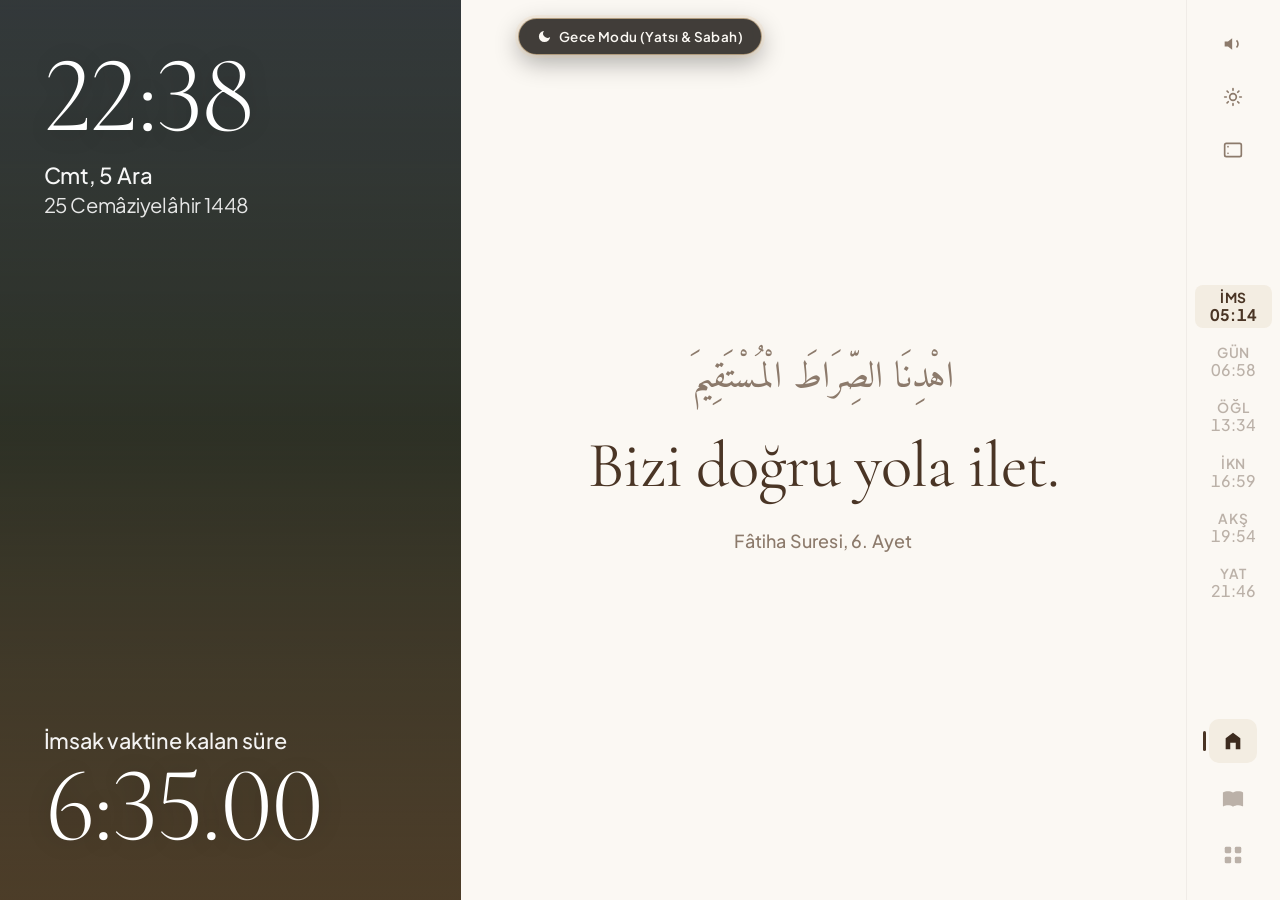
==== android-app/app/src/main/assets/index.html @ aad1b067 "Initial commit: Adhaan Klok OS modern UI, Diyanet times, audio & deployment suite" ====
<!DOCTYPE html>
<html lang="tr">

<head>
  <meta charset="UTF-8">
  <meta name="viewport" content="width=device-width, initial-scale=1.0, maximum-scale=1.0, user-scalable=no">
  <title>Namaz Vakitleri & Maneviyat Ekranı</title>

  <!-- Google Fonts: Cormorant Garamond & Plus Jakarta Sans (Latin-Ext Turkish) + Amiri (Classical Arabic) -->
  <link rel="preconnect" href="https://fonts.googleapis.com">
  <link rel="preconnect" href="https://fonts.gstatic.com" crossorigin>
  <link
    href="https://fonts.googleapis.com/css2?family=Amiri:ital,wght@0,400;0,700;1,400&family=Cormorant+Garamond:ital,wght@0,300;0,400;0,500;0,600;1,400&family=Plus+Jakarta+Sans:wght@300;400;500;600;700&display=swap"
    rel="stylesheet">

  <link rel="stylesheet" href="styles.css">
  <link rel="manifest" href="manifest.json">
</head>

<body>
  <!-- Optional floating bar only visible when 7-inch (1024x600) preview mode is active on Mac -->
  <div class="sim-toolbar" id="simToolbar">
    <span>7 inç Ekran Simülasyonu (1024 × 600 px)</span>
    <button class="sim-exit-btn" id="exitSimBtn">Tam Ekrana Dön</button>
  </div>

  <div class="app-shell" id="appShell">

    <!-- Top-Center Night Standby Button (Appears after Akşam Ezanı / Evening) -->
    <div class="top-center-bar">
      <button class="top-center-night-btn" id="nightStandbyTriggerBtn" title="Akşam sonrası tam siyah gece ekranını aç">
        <svg viewBox="0 0 24 24" width="15" height="15" fill="currentColor">
          <path d="M21 12.79A9 9 0 1 1 11.21 3 7 7 0 0 0 21 12.79z" />
        </svg>
        <span id="nightStandbyBtnLabel">Gece Ekranı</span>
      </button>
    </div>

    <!-- LEFT PANEL: Atmospheric Nature Backdrop, Time, Turkish Dates & Countdown -->
    <aside class="left-panel" id="leftPanel">
      <div class="nature-backdrop" id="natureBackdrop"></div>
      <div class="left-overlay"></div>

      <!-- Top Left: Current Time & Dates in Turkish -->
      <div class="time-date-block">
        <div class="digital-clock" id="currentTime">14:06</div>
        <div class="date-gregorian" id="gregorianDate">Per, 29 Eki</div>
        <div class="date-hijri" id="hijriDate">17 Cemâziyelevvel 1448</div>
      </div>

      <!-- Bottom Left: Next Prayer Name & Countdown Timer -->
      <div class="countdown-block">
        <div class="next-prayer-label" id="countdownTitle">İkindi vaktine kalan süre</div>
        <div class="countdown-digits" id="countdownDigits">2:52.42</div>
      </div>
    </aside>

    <!-- RIGHT PANEL: Warm Alabaster Canvas, Editorial Verse & Touch-Friendly Sidebar -->
    <main class="right-panel">

      <!-- VIEW 1: Home Quote View (Ayet / Hadis in Arabic & Turkish) -->
      <section class="center-stage active-view" id="viewHome">
        <div class="quote-wrapper" id="quoteWrapper" title="Sonraki ayet veya hadis için dokunun">
          <p class="verse-arabic" id="verseArabic" dir="rtl" lang="ar">
            اهْدِنَا الصِّرَاطَ الْمُسْتَقِيمَ
          </p>
          <blockquote class="verse-text" id="verseText">
            Bizi doğru yola ilet.
          </blockquote>
          <cite class="verse-source" id="verseSource">
            Fâtiha Suresi, 6. Ayet
          </cite>
        </div>
      </section>

      <!-- VIEW 2: Maneviyat Hub (Zikir & Tesbihat, Esmâü'l-Hüsnâ, Dualar, Ayet/Hadis) -->
      <section class="center-stage" id="viewQuotes">
        <div class="panel-container">
          <div class="panel-header">
            <div class="header-title-group">
              <h2 class="panel-title" id="hubMainTitle">Zikir ve Tesbihat</h2>
              <p class="panel-subtitle" id="hubSubTitle">Karta dokunarak sayacı artırabilirsiniz</p>
            </div>
            <div class="filter-pills" id="hubTabs">
              <button class="pill active" data-tab="zikir">Zikir & Tesbihat</button>
              <button class="pill" data-tab="esma">Esmâü'l-Hüsnâ (99)</button>
              <button class="pill" data-tab="dua">Dualar</button>
              <button class="pill" data-tab="ayet">Ayet & Hadis</button>
            </div>
          </div>

          <!-- Search / Sub-filter bar -->
          <div class="hub-toolbar" id="hubToolbar"></div>

          <!-- Dynamic Scrollable Content Container -->
          <div class="hub-content" id="hubContent">
            <!-- Populated dynamically by app.js -->
          </div>
        </div>
      </section>

      <!-- VIEW 3: Settings (Müezzin Stüdyosu, Diyanet Konum & 7-inch Görünüm) -->
      <section class="center-stage" id="viewSettings">
        <div class="panel-container">
          <div class="panel-header">
            <div class="header-title-group">
              <h2 class="panel-title">Müezzin, Konum ve Ekran Ayarları</h2>
              <p class="panel-subtitle" id="activeMuadhinSummary">Aktif Müezzin: Mekke-i Mükerreme</p>
            </div>
            <span class="diyanet-status" id="syncStatus">Diyanet İşleri Başkanlığı aktif</span>
          </div>

          <div class="settings-scroll" id="settingsScroll">

            <!-- 1. MUADHIN & ADHAN STUDIO SECTION (Placed first for instant access) -->
            <div class="settings-group" id="muadhinSection">
              <div class="group-header">
                <h3>1. Müezzin ve Ezan Sesi Seçimi</h3>
                <div class="header-actions">
                  <button class="text-btn" id="applyTurkishMakamsBtn" title="Sabah: Sabâ, Öğle: Rast, İkindi: Hicaz, Akşam: Segâh, Yatsı: Uşşak">
                    Türk Makam Geleneğini Uygula
                  </button>
                  <button class="text-btn" id="testAudioBtn">Seçili Ezanı Dinle</button>
                </div>
              </div>

              <!-- Preset & Custom Muadhin Cards Grid (Each card has its own Play/Preview & Select) -->
              <div class="muadhin-grid" id="muadhinList">
                <!-- Populated by JS -->
              </div>

              <!-- Per-Prayer (Vakit Bazlı) Muadhin & Mute Toggle -->
              <div class="per-prayer-box">
                <label class="checkbox-row">
                  <input type="checkbox" id="perPrayerModeToggle">
                  <span><strong>Her vakit için ayrı müezzin / makam seç</strong> (Sabah, Öğle, İkindi, Akşam, Yatsı)</span>
                </label>

                <div class="per-prayer-list hidden" id="perPrayerList">
                  <!-- Populated by JS: 5 prayer rows with On/Off switch + Muadhin dropdown + Preview button -->
                </div>
              </div>

              <!-- Add Your Own Custom Muadhin (Saved permanently in IndexedDB) -->
              <div class="add-muadhin-box">
                <div class="sub-box-title">Kendi Müezzinini Ekle (MP3 / WAV veya Bağlantı)</div>
                <div class="custom-audio-row">
                  <input type="text" id="customMuadhinName" placeholder="Müezzin / Cami adı (örn. Ayasofya - Mustafa Özcan)" class="text-input">
                  <label class="file-label" for="customAudioFile" id="customFileLabel">
                    Ses Dosyası Seç (MP3/WAV)
                    <input type="file" id="customAudioFile" accept="audio/*" hidden>
                  </label>
                </div>
                <div class="custom-audio-row">
                  <input type="url" id="customAudioUrl" placeholder="veya YouTube / MP3 bağlantısı (https://www.youtube.com/watch?v=...)" class="text-input">
                  <button class="action-btn" id="saveCustomAudioBtn">+ Müezzin Listesine Ekle</button>
                </div>
              </div>

              <!-- Volume & Ezan Duası Controls -->
              <div class="volume-row">
                <label for="volumeSlider">Ezan Ses Seviyesi</label>
                <input type="range" id="volumeSlider" min="0" max="100" value="85">
                <span id="volumeValue">85%</span>
              </div>

              <label class="checkbox-row">
                <input type="checkbox" id="duaToggle" checked>
                <span>Ezan bittikten sonra otomatik Ezan Duası okunsun</span>
              </label>
            </div>

            <!-- 2. DIYANET LOCATION SECTION -->
            <div class="settings-group">
              <div class="group-header">
                <h3>2. Şehir ve Konum (Diyanet İşleri Başkanlığı)</h3>
                <span class="current-tag" id="currentCityBadge">Amsterdam</span>
              </div>
              <div class="city-chips" id="cityChips">
                <button class="chip" data-city="Amsterdam" data-country="Netherlands">Amsterdam</button>
                <button class="chip" data-city="Rotterdam" data-country="Netherlands">Rotterdam</button>
                <button class="chip" data-city="Utrecht" data-country="Netherlands">Utrecht</button>
                <button class="chip" data-city="Den Haag" data-country="Netherlands">Lahey</button>
                <button class="chip" data-city="Eindhoven" data-country="Netherlands">Eindhoven</button>
                <button class="chip" data-city="Istanbul" data-country="Turkey">İstanbul</button>
                <button class="chip" data-city="Ankara" data-country="Turkey">Ankara</button>
              </div>
              <div class="custom-location-row">
                <input type="text" id="inputCity" placeholder="Şehir (örn. Haarlem)" class="text-input">
                <input type="text" id="inputCountry" placeholder="Ülke (örn. Netherlands)" class="text-input">
                <button class="action-btn" id="saveLocationBtn">Güncelle</button>
              </div>
            </div>

            <!-- 3. APPEARANCE & 7-INCH DISPLAY SECTION -->
            <div class="settings-group">
              <div class="group-header">
                <h3>3. Görünüm ve 7 İnç Ekran</h3>
                <button class="text-btn" id="toggleSimBtn">7" Ekran Boyutunda Test Et (1024×600)</button>
              </div>
              <div class="backdrop-chips" id="backdropChips">
                <button class="chip active" data-bg="meadow">Bozkır ve Başak</button>
                <button class="chip" data-bg="olive">Zeytin Dalı</button>
                <button class="chip" data-bg="mountains">Sabah Sisi</button>
                <button class="chip" data-bg="dunes">Çöl Akşamı</button>
              </div>
              <label class="checkbox-row">
                <input type="checkbox" id="showHomeArabicToggle" checked>
                <span>Ana ekranda ayet ve hadislerin Arapça aslını da göster</span>
              </label>
            </div>
          </div>
        </div>
      </section>

      <!-- FAR-RIGHT VERTICAL SIDEBAR (Touch-friendly Controls, Prayer Schedule, Navigation) -->
      <nav class="right-rail">
        <!-- Top Utility Icons -->
        <div class="rail-top">
          <button class="rail-icon-btn" id="quickAudioBtn" title="Müezzin Seçimi ve Ses Ayarları">
            <svg viewBox="0 0 24 24" width="20" height="20" fill="currentColor">
              <path d="M11 5L6 9H2v6h4l5 4V5zm4.54 3.46a5 5 0 0 1 0 7.07l1.41 1.41a7 7 0 0 0 0-9.9l-1.41 1.42z" />
            </svg>
          </button>
          <button class="rail-icon-btn" id="themeToggleBtn" title="Gece / Gündüz Görünümü">
            <svg viewBox="0 0 24 24" width="20" height="20" fill="none" stroke="currentColor" stroke-width="2"
              stroke-linecap="round" stroke-linejoin="round">
              <circle cx="12" cy="12" r="4" />
              <path d="M12 2v2M12 20v2M4.93 4.93l1.41 1.41M17.66 17.66l1.41 1.41M2 12h2M20 12h2M6.34 17.66l-1.41 1.41M19.07 4.93l-1.41 1.41" />
            </svg>
          </button>
          <button class="rail-icon-btn" id="simQuickBtn" title="7 inç (1024×600) Ekran Önizlemesi">
            <svg viewBox="0 0 24 24" width="20" height="20" fill="none" stroke="currentColor" stroke-width="2"
              stroke-linecap="round" stroke-linejoin="round">
              <rect x="2" y="4" width="20" height="16" rx="2" />
              <path d="M6 8h.01M6 16h.01" />
            </svg>
          </button>
        </div>

        <!-- Middle Prayer Times Stack -->
        <div class="rail-prayers" id="railPrayers">
          <div class="rail-prayer-item" data-prayer="Fajr" id="item-Fajr">
            <span class="p-abbr">İMS</span>
            <span class="p-time" id="time-Fajr">05:14</span>
          </div>
          <div class="rail-prayer-item" data-prayer="Sunrise" id="item-Sunrise">
            <span class="p-abbr">GÜN</span>
            <span class="p-time" id="time-Sunrise">06:58</span>
          </div>
          <div class="rail-prayer-item" data-prayer="Dhuhr" id="item-Dhuhr">
            <span class="p-abbr">ÖĞL</span>
            <span class="p-time" id="time-Dhuhr">13:34</span>
          </div>
          <div class="rail-prayer-item active" data-prayer="Asr" id="item-Asr">
            <span class="p-abbr">İKN</span>
            <span class="p-time" id="time-Asr">16:59</span>
          </div>
          <div class="rail-prayer-item" data-prayer="Maghrib" id="item-Maghrib">
            <span class="p-abbr">AKŞ</span>
            <span class="p-time" id="time-Maghrib">19:54</span>
          </div>
          <div class="rail-prayer-item" data-prayer="Isha" id="item-Isha">
            <span class="p-abbr">YAT</span>
            <span class="p-time" id="time-Isha">21:46</span>
          </div>
        </div>

        <!-- Bottom Navigation Icons -->
        <div class="rail-nav">
          <button class="nav-btn active" data-target="viewHome" title="Ana Ekran">
            <svg viewBox="0 0 24 24" width="22" height="22" fill="currentColor">
              <path d="M12 3L4 9v12h5v-7h6v7h5V9l-8-6z" />
            </svg>
          </button>
          <button class="nav-btn" data-target="viewQuotes" title="Maneviyat Rehberi (Zikir, Esma, Dua)">
            <svg viewBox="0 0 24 24" width="22" height="22" fill="currentColor">
              <path d="M21 5c-1.11-.35-2.33-.5-3.5-.5-1.95 0-4.05.4-5.5 1.5-1.45-1.1-3.55-1.5-5.5-1.5S2.45 4.9 1 6v14.65c0 .25.25.5.5.5.1 0 .15-.05.25-.05C3.1 20.45 5.05 20 6.5 20c1.95 0 4.05.4 5.5 1.5 1.35-.85 3.8-1.5 5.5-1.5 1.65 0 3.35.3 4.75 1.05.1.05.15.05.25.05.25 0 .5-.25.5-.5V6c-.6-.45-1.25-.75-2-1z" />
            </svg>
          </button>
          <button class="nav-btn" data-target="viewSettings" title="Müezzin ve Ekran Ayarları">
            <svg viewBox="0 0 24 24" width="22" height="22" fill="currentColor">
              <rect x="3" y="3" width="7" height="7" rx="1.5" />
              <rect x="14" y="3" width="7" height="7" rx="1.5" />
              <rect x="3" y="14" width="7" height="7" rx="1.5" />
              <rect x="14" y="14" width="7" height="7" rx="1.5" />
            </svg>
          </button>
        </div>
      </nav>

      <!-- Active Adhan Notification Overlay -->
      <div class="adhan-toast hidden" id="adhanBanner">
        <div class="toast-text">
          <strong id="bannerPrayerName">İkindi Vakti</strong>
          <span id="bannerMuadhinName">Mekke-i Mükerreme Ezanı okunuyor</span>
        </div>
        <button class="stop-btn" id="stopAdhanBtn">Durdur</button>
      </div>
    </main>

    <!-- PITCH-BLACK NIGHT STANDBY OVERLAY (Shows only countdown for Yatsı and then Sabah) -->
    <div class="night-standby-overlay hidden" id="nightStandbyOverlay" title="Normal ekrana dönmek için dokunun">
      <div class="night-standby-top">
        <span class="night-standby-clock" id="nightStandbyClock">21:14</span>
      </div>

      <div class="night-standby-center">
        <div class="night-standby-label" id="nightStandbyLabel">Yatsı namazına kalan süre</div>
        <div class="night-standby-digits" id="nightStandbyDigits">01:32.18</div>
        <div class="night-standby-schedule" id="nightStandbySchedule">
          Yatsı Vakti · 21:46 &nbsp;&nbsp;|&nbsp;&nbsp; Sabah (İmsak) · 05:14
        </div>
      </div>

      <div class="night-standby-bottom">
        <span class="night-standby-exit-hint">Normal ekrana dönmek için ekrana dokunun</span>
      </div>
    </div>
  </div>

  <!-- Hidden Audio & YouTube IFrame API Elements -->
  <audio id="adhanAudioPlayer" preload="none"></audio>
  <audio id="duaAudioPlayer" preload="none"></audio>
  <div id="ytPlayerWrapper" class="yt-player-wrapper">
    <div id="ytPlayerHost"></div>
  </div>

  <script src="https://www.youtube.com/iframe_api" async></script>
  <script src="app.js"></script>
</body>

</html>
---- android-app/app/src/main/assets/styles.css ----
/* ==========================================================================
   MINIMALIST EDITORIAL ADHAAN CLOCK & MANEVİYAT HUB
   Engineered for 7-inch Touch Displays (1024×600 / 800×480) & Responsive Web
   ========================================================================== */

:root {
  /* Warm Cream / Alabaster Palette (Default Light Mode matching reference) */
  --right-bg: #FBF8F3;
  --right-surface: #F3EDE2;
  --right-surface-hover: #EBE3D5;
  --right-border: rgba(74, 53, 37, 0.14);
  --text-espresso: #4A3525;
  --text-muted: #8C7A6B;
  --text-faded: rgba(74, 53, 37, 0.36);
  --accent-umber: #3D2B1F;

  /* Fonts */
  --font-serif: 'Cormorant Garamond', Georgia, serif;
  --font-sans: 'Plus Jakarta Sans', -apple-system, BlinkMacSystemFont, sans-serif;
  --font-arabic: 'Amiri', 'Traditional Arabic', serif;
}

body.night-mode {
  --right-bg: #181411;
  --right-surface: #231D18;
  --right-surface-hover: #2C251F;
  --right-border: rgba(235, 222, 208, 0.14);
  --text-espresso: #EDE3D7;
  --text-muted: #A39383;
  --text-faded: rgba(237, 227, 215, 0.32);
  --accent-umber: #F5ECE0;
}

* {
  box-sizing: border-box;
  margin: 0;
  padding: 0;
  -webkit-font-smoothing: antialiased;
  -moz-osx-font-smoothing: grayscale;
  -webkit-tap-highlight-color: transparent;
  user-select: none;
}

html,
body {
  width: 100%;
  height: 100%;
  overflow: hidden;
  background-color: #0E0D0C;
  font-family: var(--font-sans);
  touch-action: manipulation;
}

/* ==========================================================================
   7-INCH (1024×600) HARDWARE SIMULATOR MODE (For testing on Mac)
   ========================================================================== */
.sim-toolbar {
  display: none;
}

body.sim-7inch {
  display: flex;
  flex-direction: column;
  align-items: center;
  justify-content: center;
  background: radial-gradient(circle at center, #24201D 0%, #0E0C0A 100%);
  gap: 14px;
}

body.sim-7inch .sim-toolbar {
  display: flex;
  align-items: center;
  gap: 16px;
  background: rgba(255, 255, 255, 0.08);
  border: 1px solid rgba(255, 255, 255, 0.14);
  color: #EDE3D7;
  padding: 6px 16px;
  border-radius: 99px;
  font-size: 0.82rem;
  font-weight: 500;
}

.sim-exit-btn {
  background: #EDE3D7;
  color: #181411;
  border: none;
  padding: 4px 12px;
  border-radius: 99px;
  font-size: 0.76rem;
  font-weight: 600;
  cursor: pointer;
}

body.sim-7inch .app-shell {
  width: 1024px;
  height: 600px;
  max-width: 96vw;
  max-height: 86vh;
  border-radius: 18px;
  box-shadow:
    0 0 0 12px #1E1B18,
    0 0 0 14px #332E2A,
    0 28px 70px rgba(0, 0, 0, 0.75);
}

/* ==========================================================================
   SPLIT-SCREEN APP SHELL (Uses CSS Container Queries for Perfect Scaling)
   ========================================================================== */
.app-shell {
  display: flex;
  flex-direction: row;
  container-type: size;
  display: grid;
  grid-template-columns: 36% 64%;
  width: 100vw;
  height: 100vh;
  overflow: hidden;
  position: relative;
}

/* ==========================================================================
   LEFT PANEL: Atmospheric Nature Backdrop + Time + Dates + Countdown
   ========================================================================== */
.left-panel {
  width: 36%;
  flex: 0 0 36%;
  height: 100%;
  position: relative;
  display: flex;
  flex-direction: column;
  justify-content: space-between;
  padding: 31.2px 34.8px;
  padding: clamp(20px, 5.2cqh, 48px) clamp(22px, 3.4cqw, 44px);
  color: #FAF7F2;
  overflow: hidden;
}

.nature-backdrop {
  position: absolute;
  top: -24px; right: -24px; bottom: -24px; left: -24px;
  inset: -24px;
  background-image:
    url('https://images.unsplash.com/photo-1500382017468-9049fed747ef?auto=format&fit=crop&w=1200&q=80');
  background-size: cover;
  background-position: center 60%;
  filter: blur(14px) saturate(0.85) brightness(0.92);
  transform: scale(1.08);
  transition: background-image 0.8s ease, filter 0.8s ease;
  z-index: 0;
}

.nature-backdrop.bg-meadow {
  background-image:
    linear-gradient(180deg, rgba(115, 130, 138, 0.55) 0%, rgba(86, 98, 70, 0.45) 48%, rgba(168, 135, 88, 0.65) 100%),
    url('https://images.unsplash.com/photo-1500382017468-9049fed747ef?auto=format&fit=crop&w=1200&q=80');
}

.nature-backdrop.bg-olive {
  background-image:
    linear-gradient(180deg, rgba(122, 135, 125, 0.5) 0%, rgba(78, 92, 68, 0.55) 55%, rgba(110, 96, 72, 0.65) 100%),
    url('https://images.unsplash.com/photo-1518531933037-91b2f5f229cc?auto=format&fit=crop&w=1200&q=80');
}

.nature-backdrop.bg-mountains {
  background-image:
    linear-gradient(180deg, rgba(130, 145, 158, 0.5) 0%, rgba(90, 102, 110, 0.5) 55%, rgba(75, 68, 58, 0.7) 100%),
    url('https://images.unsplash.com/photo-1464822759023-fed622ff2c3b?auto=format&fit=crop&w=1200&q=80');
}

.nature-backdrop.bg-dunes {
  background-image:
    linear-gradient(180deg, rgba(145, 132, 120, 0.45) 0%, rgba(166, 128, 92, 0.5) 55%, rgba(102, 74, 48, 0.7) 100%),
    url('https://images.unsplash.com/photo-1509316975850-ff9c5deb0cd9?auto=format&fit=crop&w=1200&q=80');
}

.left-overlay {
  position: absolute;
  top: 0; right: 0; bottom: 0; left: 0;
  inset: 0;
  background: linear-gradient(
    180deg,
    rgba(34, 40, 42, 0.42) 0%,
    rgba(46, 52, 40, 0.22) 45%,
    rgba(58, 42, 24, 0.52) 100%
  );
  z-index: 1;
}

.time-date-block,
.countdown-block {
  position: relative;
  z-index: 2;
}

/* Top-Left Clock & Turkish Dates — Scaled with cqh/cqw for 7-inch legibility */
.digital-clock {
  font-family: var(--font-serif);
  font-weight: 300;
  font-size: 73.2px;
  font-size: clamp(3.6rem, 12.2cqh, 6.8rem);
  line-height: 0.9;
  letter-spacing: -0.02em;
  color: #FFFFFF;
  margin-bottom: 10.8px;
  margin-bottom: clamp(8px, 1.8cqh, 18px);
  font-variant-numeric: lining-nums;
  text-shadow: 0 2px 24px rgba(0, 0, 0, 0.18);
}

.date-gregorian {
  font-family: var(--font-sans);
  font-weight: 500;
  font-size: 16.8px;
  font-size: clamp(1.02rem, 2.8cqh, 1.38rem);
  color: rgba(255, 255, 255, 0.96);
  letter-spacing: -0.01em;
  margin-bottom: 3px;
}

.date-hijri {
  font-family: var(--font-sans);
  font-weight: 400;
  font-size: 15.4px;
  font-size: clamp(0.96rem, 2.55cqh, 1.26rem);
  color: rgba(255, 255, 255, 0.88);
  letter-spacing: -0.01em;
}

/* Bottom-Left Next Prayer & Countdown */
.next-prayer-label {
  font-family: var(--font-sans);
  font-weight: 500;
  font-size: 16.2px;
  font-size: clamp(1rem, 2.7cqh, 1.35rem);
  color: rgba(255, 255, 255, 0.94);
  margin-bottom: 4px;
  letter-spacing: -0.01em;
}

.countdown-digits {
  font-family: var(--font-serif);
  font-weight: 300;
  font-size: 70.8px;
  font-size: clamp(3.5rem, 11.8cqh, 6.8rem);
  line-height: 0.9;
  letter-spacing: -0.02em;
  color: #FFFFFF;
  font-variant-numeric: lining-nums;
  text-shadow: 0 2px 24px rgba(0, 0, 0, 0.2);
}

/* ==========================================================================
   RIGHT PANEL: Warm Alabaster Canvas + Editorial Verse + Touch Sidebar Rail
   ========================================================================== */
.right-panel {
  width: 64%;
  flex: 0 0 64%;
  height: 100%;
  position: relative;
  display: flex;
  flex-direction: row;
  display: grid;
  grid-template-columns: 1fr 94px;
  background-color: var(--right-bg);
  color: var(--text-espresso);
  transition: background-color 0.4s ease, color 0.4s ease;
  overflow: hidden;
}

/* Center Stage Views */
.center-stage {
  display: none;
  flex: 1;
  min-width: 0;
  width: 100%;
  height: 100%;
  padding: 21.6px 32.8px;
  padding: clamp(16px, 3.6cqh, 42px) clamp(20px, 3.2cqw, 52px);
  overflow: hidden;
}

.center-stage.active-view {
  display: flex;
  flex-direction: column;
  justify-content: center;
  align-items: center;
}

/* Home Quote View */
.quote-wrapper {
  max-width: 92%;
  text-align: center;
  cursor: pointer;
  padding: 12px 16px;
  border-radius: 16px;
  transition: opacity 0.38s ease, transform 0.38s ease, background-color 0.2s ease;
}

.quote-wrapper:active {
  background-color: rgba(74, 53, 37, 0.04);
}

.quote-wrapper.fade-out {
  opacity: 0;
  transform: translateY(5px);
}

.verse-arabic {
  font-family: var(--font-arabic);
  font-weight: 400;
  font-size: 25.2px;
  font-size: clamp(1.45rem, 4.2cqh, 2.3rem);
  line-height: 1.65;
  color: var(--text-muted);
  margin-bottom: 13.2px;
  margin-bottom: clamp(10px, 2.2cqh, 22px);
}

.verse-arabic.hidden {
  display: none;
}

.verse-text {
  font-family: var(--font-serif);
  font-weight: 400;
  font-size: 43.2px;
  font-size: clamp(2.15rem, 7.2cqh, 4.2rem);
  line-height: 1.13;
  letter-spacing: -0.015em;
  color: var(--text-espresso);
  margin-bottom: 18px;
  margin-bottom: clamp(14px, 3cqh, 30px);
  text-wrap: balance;
}

/* Automatic scaling when a longer verse or Hadith is shown on 7-inch screen */
.quote-wrapper.long-quote .verse-arabic {
  font-size: 21px;
  font-size: clamp(1.25rem, 3.5cqh, 1.85rem);
  margin-bottom: 9.6px;
  margin-bottom: clamp(8px, 1.6cqh, 16px);
}

.quote-wrapper.long-quote .verse-text {
  font-size: 32.4px;
  font-size: clamp(1.7rem, 5.4cqh, 3rem);
  line-height: 1.18;
}

.verse-source {
  display: block;
  font-family: var(--font-sans);
  font-style: normal;
  font-weight: 500;
  font-size: 14.7px;
  font-size: clamp(0.92rem, 2.2cqh, 1.12rem);
  color: var(--text-muted);
  letter-spacing: 0.01em;
}

/* ==========================================================================
   FAR-RIGHT VERTICAL SIDEBAR RAIL (Optimized for 7-inch Touch & Legibility)
   ========================================================================== */
.right-rail {
  display: flex;
  flex-direction: column;
  justify-content: space-between;
  align-items: center;
  padding: 15.6px 8px;
  padding: clamp(12px, 2.6cqh, 30px) 8px;
  border-left: 1px solid rgba(74, 53, 37, 0.06);
  z-index: 5;
}

.rail-top {
  display: flex;
  flex-direction: column;
  align-items: center;
  gap: 7.2px;
  gap: clamp(4px, 1.2cqh, 14px);
}

.rail-icon-btn {
  background: none;
  border: none;
  color: var(--text-muted);
  cursor: pointer;
  width: 44px;
  height: 34.8px;
  height: clamp(34px, 5.8cqh, 42px);
  border-radius: 10px;
  display: flex;
  align-items: center;
  justify-content: center;
  transition: color 0.2s ease, background-color 0.2s ease, transform 0.15s ease;
}

.rail-icon-btn:hover,
.rail-icon-btn:active {
  color: var(--text-espresso);
  background-color: var(--right-surface);
}

.rail-icon-btn:active {
  transform: scale(0.93);
}

/* Middle Prayer Times Stack — Larger & clearer for 7-inch display */
.rail-prayers {
  display: flex;
  flex-direction: column;
  align-items: center;
  gap: 8.1px;
  gap: clamp(5px, 1.35cqh, 15px);
  width: 100%;
}

.rail-prayer-item {
  display: flex;
  flex-direction: column;
  align-items: center;
  justify-content: center;
  text-align: center;
  width: 100%;
  padding: 3px 4px;
  padding: clamp(2px, 0.5cqh, 5px) 4px;
  border-radius: 8px;
  color: var(--text-faded);
  transition: color 0.3s ease, background-color 0.3s ease;
}

.rail-prayer-item.upcoming {
  color: var(--text-muted);
}

.rail-prayer-item.active {
  color: var(--text-espresso);
  background-color: var(--right-surface);
}

.rail-prayer-item.active .p-abbr {
  font-weight: 700;
}

.rail-prayer-item.active .p-time {
  font-weight: 700;
}

.p-abbr {
  font-family: var(--font-sans);
  font-size: 12px;
  font-size: clamp(0.75rem, 1.9cqh, 0.86rem);
  font-weight: 600;
  letter-spacing: 0.05em;
  text-transform: uppercase;
  line-height: 1.15;
}

.p-time {
  font-family: var(--font-sans);
  font-size: 13.8px;
  font-size: clamp(0.86rem, 2.2cqh, 1rem);
  font-weight: 500;
  letter-spacing: 0.01em;
  line-height: 1.15;
  font-variant-numeric: tabular-nums;
}

/* Bottom Navigation Icons */
.rail-nav {
  display: flex;
  flex-direction: column;
  align-items: center;
  gap: 8.4px;
  gap: clamp(6px, 1.4cqh, 16px);
}

.nav-btn {
  position: relative;
  background: none;
  border: none;
  color: var(--text-faded);
  cursor: pointer;
  width: 48px;
  height: 36px;
  height: clamp(36px, 6cqh, 44px);
  border-radius: 10px;
  display: flex;
  align-items: center;
  justify-content: center;
  transition: color 0.2s ease, background-color 0.2s ease, transform 0.15s ease;
}

.nav-btn:hover {
  color: var(--text-muted);
}

.nav-btn:active {
  transform: scale(0.93);
}

.nav-btn.active {
  color: var(--accent-umber);
  background-color: var(--right-surface);
}

.nav-btn.active::before {
  content: '';
  position: absolute;
  left: -6px;
  top: 50%;
  transform: translateY(-50%);
  width: 2.5px;
  height: 20px;
  background-color: var(--text-espresso);
  border-radius: 2px;
}

/* ==========================================================================
   MANEVİYAT HUB (Touch-Optimized for 7-inch Display)
   ========================================================================== */
.panel-container {
  width: 100%;
  height: 100%;
  display: flex;
  flex-direction: column;
}

.panel-header {
  display: flex;
  justify-content: space-between;
  align-items: center;
  flex-wrap: wrap;
  gap: 10px;
  padding-bottom: 12px;
  padding-bottom: clamp(10px, 2cqh, 14px);
  border-bottom: 1px solid var(--right-border);
  margin-bottom: 10.8px;
  margin-bottom: clamp(8px, 1.8cqh, 12px);
}

.header-title-group {
  display: flex;
  flex-direction: column;
  gap: 2px;
}

.panel-title {
  font-family: var(--font-serif);
  font-weight: 600;
  font-size: 23.2px;
  font-size: clamp(1.45rem, 3.8cqh, 1.95rem);
  color: var(--text-espresso);
  line-height: 1.1;
}

.panel-subtitle {
  font-family: var(--font-sans);
  font-size: 12.2px;
  font-size: clamp(0.76rem, 1.8cqh, 0.84rem);
  color: var(--text-muted);
}

.diyanet-status {
  font-size: 0.78rem;
  color: var(--text-muted);
  background: var(--right-surface);
  padding: 6px 12px;
  border-radius: 99px;
}

.filter-pills {
  display: flex;
  flex-wrap: wrap;
  gap: 6px;
}

.pill {
  background: var(--right-surface);
  border: 1px solid var(--right-border);
  color: var(--text-espresso);
  min-height: 38px;
  padding: 6px 14px;
  border-radius: 99px;
  font-family: var(--font-sans);
  font-size: 0.82rem;
  font-weight: 600;
  cursor: pointer;
  transition: all 0.18s ease;
}

.pill:active {
  transform: scale(0.96);
}

.pill.active {
  background: var(--text-espresso);
  color: var(--right-bg);
  border-color: var(--text-espresso);
}

/* Sub-toolbar (Search / Sub-category pills) */
.hub-toolbar {
  display: flex;
  justify-content: space-between;
  align-items: center;
  gap: 8px;
  margin-bottom: 10px;
  flex-wrap: wrap;
}

.hub-toolbar:empty {
  display: none;
  margin-bottom: 0;
}

.sub-pills {
  display: flex;
  gap: 6px;
  flex-wrap: wrap;
}

.sub-pill {
  background: var(--right-surface);
  border: 1px solid transparent;
  color: var(--text-muted);
  min-height: 34px;
  padding: 5px 12px;
  border-radius: 8px;
  font-family: var(--font-sans);
  font-size: 0.78rem;
  font-weight: 600;
  cursor: pointer;
  transition: all 0.18s ease;
}

.sub-pill.active {
  border-color: var(--text-espresso);
  color: var(--text-espresso);
  background: var(--right-surface-hover);
}

.hub-search {
  flex: 1;
  min-width: 200px;
  min-height: 36px;
  background: var(--right-surface);
  border: 1px solid var(--right-border);
  color: var(--text-espresso);
  padding: 6px 14px;
  border-radius: 8px;
  font-family: var(--font-sans);
  font-size: 0.84rem;
  outline: none;
}

.hub-search:focus {
  border-color: var(--text-espresso);
}

.api-action-group {
  display: flex;
  align-items: center;
  gap: 6px;
  flex-wrap: wrap;
}

.api-fetch-btn {
  background: var(--text-espresso);
  color: var(--right-bg);
  border: 1px solid var(--text-espresso);
  min-height: 34px;
  padding: 5px 12px;
  border-radius: 8px;
  font-family: var(--font-sans);
  font-size: 0.76rem;
  font-weight: 600;
  cursor: pointer;
  transition: opacity 0.18s ease, transform 0.15s ease;
}

.api-fetch-btn:active {
  transform: scale(0.95);
}

.api-fetch-btn.secondary {
  background: var(--right-surface);
  color: var(--text-espresso);
  border-color: var(--right-border);
}

.api-fetch-btn:disabled {
  opacity: 0.55;
  cursor: wait;
}

/* Scrollable Hub Area */
.hub-content {
  flex: 1;
  overflow-y: auto;
  -webkit-overflow-scrolling: touch;
  overscroll-behavior: contain;
  display: flex;
  flex-direction: column;
  gap: 10px;
  padding-right: 6px;
  padding-bottom: 8px;
}

/* 1. BILINGUAL ZİKİR & DUA CARDS */
.bilingual-card {
  background: var(--right-surface);
  border: 1.5px solid transparent;
  border-radius: 14px;
  padding: 15.6px 22px;
  padding: clamp(14px, 2.6cqh, 18px) clamp(16px, 2.2cqw, 22px);
  display: flex;
  flex-direction: column;
  gap: 10px;
  transition: border-color 0.2s ease, background-color 0.15s ease, transform 0.12s ease;
}

.bilingual-card.clickable {
  cursor: pointer;
}

.bilingual-card.clickable:active {
  transform: scale(0.99);
  background-color: var(--right-surface-hover);
}

.bilingual-card.completed {
  border-color: var(--text-espresso);
}

.card-top-bar {
  display: flex;
  justify-content: space-between;
  align-items: center;
  gap: 10px;
}

.card-badge {
  font-family: var(--font-sans);
  font-size: 0.76rem;
  font-weight: 700;
  text-transform: uppercase;
  letter-spacing: 0.04em;
  color: var(--text-muted);
}

.zikir-counter-group {
  display: flex;
  align-items: center;
  gap: 8px;
}

.zikir-counter-btn {
  background: var(--right-bg);
  border: 1.5px solid var(--right-border);
  color: var(--text-espresso);
  min-height: 38px;
  padding: 6px 16px;
  border-radius: 99px;
  font-family: var(--font-sans);
  font-size: 0.88rem;
  font-weight: 700;
  font-variant-numeric: tabular-nums;
  cursor: pointer;
  transition: all 0.15s ease;
}

.zikir-counter-btn:active {
  transform: scale(0.94);
}

.zikir-counter-btn.done {
  background: var(--text-espresso);
  color: var(--right-bg);
  border-color: var(--text-espresso);
}

.zikir-reset-btn {
  background: none;
  border: 1px solid var(--right-border);
  color: var(--text-muted);
  min-height: 34px;
  padding: 4px 10px;
  border-radius: 8px;
  font-family: var(--font-sans);
  font-size: 0.76rem;
  font-weight: 600;
  cursor: pointer;
}

.zikir-reset-btn:active {
  color: var(--text-espresso);
  border-color: var(--text-espresso);
}

.card-arabic {
  font-family: var(--font-arabic);
  font-size: 24.8px;
  font-size: clamp(1.55rem, 3.8cqh, 2.05rem);
  line-height: 1.75;
  color: var(--text-espresso);
  text-align: right;
  direction: rtl;
  padding: 2px 0;
}

.card-turkish {
  font-family: var(--font-serif);
  font-size: 19.5px;
  font-size: clamp(1.22rem, 2.8cqh, 1.45rem);
  line-height: 1.35;
  color: var(--text-espresso);
  border-top: 1px solid var(--right-border);
  padding-top: 8px;
}

.card-footer-meta {
  display: flex;
  justify-content: space-between;
  align-items: center;
  gap: 8px;
  font-family: var(--font-sans);
  font-size: 0.8rem;
  color: var(--text-muted);
}

.pin-home-btn {
  background: var(--right-bg);
  border: 1px solid var(--right-border);
  color: var(--text-espresso);
  min-height: 34px;
  padding: 5px 12px;
  border-radius: 8px;
  font-family: var(--font-sans);
  font-size: 0.76rem;
  font-weight: 600;
  cursor: pointer;
  white-space: nowrap;
  transition: all 0.2s ease;
}

.pin-home-btn:active,
.pin-home-btn.pinned {
  background: var(--text-espresso);
  color: var(--right-bg);
  border-color: var(--text-espresso);
}

/* 2. ESMÂÜ'L-HÜSNÂ (99 NAMES OF ALLAH) GRID & FEATURED CARD */
.esma-featured {
  background: var(--right-surface);
  border: 1.5px solid var(--right-border);
  border-radius: 14px;
  padding: 14px 18px;
  display: flex;
  justify-content: space-between;
  align-items: center;
  gap: 16px;
}

.esma-featured-info {
  display: flex;
  flex-direction: column;
  gap: 3px;
}

.esma-featured-tag {
  font-size: 0.74rem;
  font-weight: 700;
  text-transform: uppercase;
  letter-spacing: 0.05em;
  color: var(--text-muted);
}

.esma-featured-title {
  font-family: var(--font-serif);
  font-size: 1.55rem;
  font-weight: 600;
  color: var(--text-espresso);
}

.esma-featured-meaning {
  font-family: var(--font-sans);
  font-size: 0.84rem;
  line-height: 1.4;
  color: var(--text-espresso);
}

.esma-featured-arabic {
  font-family: var(--font-arabic);
  font-size: 2.5rem;
  color: var(--text-espresso);
  line-height: 1.2;
  padding-left: 10px;
}

.esma-grid {
  display: grid;
  grid-template-columns: repeat(auto-fill, minmax(195px, 1fr));
  gap: 10px;
}

.esma-card {
  background: var(--right-surface);
  border: 1.5px solid transparent;
  border-radius: 12px;
  padding: 12px 14px;
  display: flex;
  flex-direction: column;
  justify-content: space-between;
  gap: 6px;
  cursor: pointer;
  transition: border-color 0.2s ease, transform 0.12s ease;
}

.esma-card:active {
  transform: scale(0.97);
  border-color: var(--text-espresso);
}

.esma-card-head {
  display: flex;
  justify-content: space-between;
  align-items: baseline;
}

.esma-num {
  font-family: var(--font-sans);
  font-size: 0.76rem;
  font-weight: 700;
  color: var(--text-muted);
}

.esma-ar {
  font-family: var(--font-arabic);
  font-size: 1.75rem;
  color: var(--text-espresso);
  line-height: 1.25;
  direction: rtl;
}

.esma-tr {
  font-family: var(--font-serif);
  font-size: 1.3rem;
  font-weight: 600;
  color: var(--text-espresso);
}

.esma-desc {
  font-family: var(--font-sans);
  font-size: 0.8rem;
  line-height: 1.38;
  color: var(--text-muted);
}

/* ==========================================================================
   SETTINGS VIEW (Touch-Friendly Controls)
   ========================================================================== */
.settings-scroll {
  flex: 1;
  overflow-y: auto;
  -webkit-overflow-scrolling: touch;
  display: flex;
  flex-direction: column;
  gap: 14px;
  padding-right: 6px;
  padding-bottom: 8px;
}

.settings-group {
  background: var(--right-surface);
  border-radius: 14px;
  padding: 14px 18px;
  display: flex;
  flex-direction: column;
  gap: 12px;
}

.group-header {
  display: flex;
  justify-content: space-between;
  align-items: center;
  gap: 8px;
  flex-wrap: wrap;
}

.group-header h3 {
  font-family: var(--font-sans);
  font-size: 0.92rem;
  font-weight: 700;
  color: var(--text-espresso);
}

.current-tag {
  font-size: 0.82rem;
  font-weight: 700;
  color: var(--text-muted);
}

.city-chips,
.backdrop-chips {
  display: flex;
  flex-wrap: wrap;
  gap: 8px;
}

.chip {
  background: var(--right-bg);
  border: 1px solid var(--right-border);
  color: var(--text-espresso);
  min-height: 38px;
  padding: 7px 14px;
  border-radius: 8px;
  font-family: var(--font-sans);
  font-size: 0.84rem;
  font-weight: 600;
  cursor: pointer;
  transition: all 0.15s ease;
}

.chip.active,
.chip:active {
  background: var(--text-espresso);
  color: var(--right-bg);
  border-color: var(--text-espresso);
}

.custom-location-row,
.custom-audio-row {
  display: flex;
  gap: 8px;
  flex-wrap: wrap;
}

.text-input {
  flex: 1;
  min-width: 130px;
  min-height: 40px;
  background: var(--right-bg);
  border: 1px solid var(--right-border);
  color: var(--text-espresso);
  padding: 8px 12px;
  border-radius: 8px;
  font-family: var(--font-sans);
  font-size: 0.86rem;
  outline: none;
}

.text-input:focus {
  border-color: var(--text-espresso);
}

.action-btn {
  background: var(--text-espresso);
  color: var(--right-bg);
  border: none;
  min-height: 40px;
  padding: 8px 18px;
  border-radius: 8px;
  font-family: var(--font-sans);
  font-size: 0.84rem;
  font-weight: 600;
  cursor: pointer;
}

.action-btn.secondary {
  background: transparent;
  color: var(--text-espresso);
  border: 1px solid var(--text-espresso);
}

.text-btn {
  background: var(--right-bg);
  border: 1px solid var(--right-border);
  color: var(--text-espresso);
  min-height: 36px;
  padding: 6px 14px;
  border-radius: 8px;
  font-family: var(--font-sans);
  font-size: 0.8rem;
  font-weight: 600;
  cursor: pointer;
}

.muadhin-grid {
  display: grid;
  grid-template-columns: repeat(auto-fill, minmax(210px, 1fr));
  gap: 8px;
}

.muadhin-item {
  background: var(--right-bg);
  border: 1.5px solid var(--right-border);
  border-radius: 10px;
  padding: 10px 12px;
  display: flex;
  justify-content: space-between;
  align-items: center;
  gap: 8px;
  cursor: pointer;
  transition: all 0.15s ease;
}

.muadhin-item:active {
  transform: scale(0.98);
}

.muadhin-item.active {
  border-color: var(--text-espresso);
  background: var(--text-espresso);
  color: var(--right-bg);
}

.muadhin-item-info {
  display: flex;
  flex-direction: column;
  min-width: 0;
  flex: 1;
}

.muadhin-item-title {
  font-size: 0.85rem;
  font-weight: 700;
  margin-bottom: 2px;
  white-space: nowrap;
  overflow: hidden;
  text-overflow: ellipsis;
}

.muadhin-item-sub {
  font-size: 0.74rem;
  opacity: 0.8;
  white-space: nowrap;
  overflow: hidden;
  text-overflow: ellipsis;
}

.muadhin-item-actions {
  display: flex;
  align-items: center;
  gap: 5px;
  flex-shrink: 0;
}

.muadhin-preview-btn,
.muadhin-delete-btn {
  background: var(--right-surface);
  color: var(--text-espresso);
  border: 1px solid var(--right-border);
  min-height: 32px;
  padding: 4px 10px;
  border-radius: 7px;
  font-family: var(--font-sans);
  font-size: 0.74rem;
  font-weight: 700;
  cursor: pointer;
  transition: all 0.15s ease;
}

.muadhin-item.active .muadhin-preview-btn,
.muadhin-item.active .muadhin-delete-btn {
  background: var(--right-bg);
  color: var(--text-espresso);
  border-color: transparent;
}

.muadhin-preview-btn.playing {
  background: #B85D3B !important;
  color: #FFFFFF !important;
  border-color: #B85D3B !important;
}

/* Per-Prayer (Vakit Bazlı) Muadhin Customization */
.per-prayer-box,
.add-muadhin-box {
  background: var(--right-bg);
  border: 1px solid var(--right-border);
  border-radius: 10px;
  padding: 12px 14px;
  display: flex;
  flex-direction: column;
  gap: 10px;
}

.sub-box-title {
  font-size: 0.82rem;
  font-weight: 700;
  color: var(--text-espresso);
}

.per-prayer-list {
  display: flex;
  flex-direction: column;
  gap: 8px;
  padding-top: 6px;
  border-top: 1px solid var(--right-border);
}

.per-prayer-list.hidden {
  display: none;
}

.per-prayer-row {
  display: flex;
  align-items: center;
  justify-content: space-between;
  gap: 10px;
  flex-wrap: wrap;
}

.per-prayer-name {
  font-size: 0.84rem;
  font-weight: 700;
  min-width: 105px;
  color: var(--text-espresso);
}

.per-prayer-select {
  flex: 1;
  min-width: 160px;
  min-height: 36px;
  background: var(--right-surface);
  color: var(--text-espresso);
  border: 1px solid var(--right-border);
  border-radius: 8px;
  padding: 5px 10px;
  font-family: var(--font-sans);
  font-size: 0.8rem;
  font-weight: 600;
  outline: none;
}

.per-prayer-mute-btn {
  min-height: 36px;
  padding: 5px 12px;
  border-radius: 8px;
  border: 1px solid var(--right-border);
  background: var(--right-surface);
  color: var(--text-espresso);
  font-family: var(--font-sans);
  font-size: 0.76rem;
  font-weight: 600;
  cursor: pointer;
}

.per-prayer-mute-btn.muted {
  opacity: 0.55;
  text-decoration: line-through;
}

.header-actions {
  display: flex;
  gap: 6px;
  flex-wrap: wrap;
}

.volume-row {
  display: flex;
  align-items: center;
  gap: 12px;
  font-size: 0.86rem;
  font-weight: 500;
}

.volume-row input[type="range"] {
  flex: 1;
  height: 24px;
  accent-color: var(--text-espresso);
}

.file-label {
  display: inline-flex;
  align-items: center;
  min-height: 40px;
  background: var(--right-bg);
  border: 1px dashed var(--text-muted);
  color: var(--text-espresso);
  padding: 8px 14px;
  border-radius: 8px;
  font-size: 0.82rem;
  font-weight: 600;
  cursor: pointer;
}

.checkbox-row {
  display: flex;
  align-items: center;
  gap: 10px;
  min-height: 34px;
  font-size: 0.86rem;
  color: var(--text-espresso);
  cursor: pointer;
}

.checkbox-row input {
  width: 18px;
  height: 18px;
  accent-color: var(--text-espresso);
}

/* Active Adhan Toast Banner */
.adhan-toast {
  position: absolute;
  bottom: 20px;
  left: 24px;
  right: 108px;
  background: var(--text-espresso);
  color: var(--right-bg);
  padding: 16px 22px;
  border-radius: 12px;
  display: flex;
  justify-content: space-between;
  align-items: center;
  box-shadow: 0 12px 32px rgba(0, 0, 0, 0.22);
  z-index: 20;
}

.adhan-toast.hidden {
  display: none;
}

.toast-text {
  display: flex;
  flex-direction: column;
  gap: 2px;
}

.toast-text strong {
  font-size: 1rem;
}

.toast-text span {
  font-size: 0.84rem;
  opacity: 0.88;
}

.toast-actions {
  display: flex;
  align-items: center;
  gap: 8px;
}

.expand-live-btn {
  background: transparent;
  color: var(--right-bg);
  border: 1px solid rgba(255, 255, 255, 0.35);
  min-height: 40px;
  padding: 8px 14px;
  border-radius: 8px;
  font-family: var(--font-sans);
  font-weight: 600;
  font-size: 0.84rem;
  cursor: pointer;
}

.stop-btn {
  background: var(--right-bg);
  color: var(--text-espresso);
  border: none;
  min-height: 40px;
  padding: 8px 18px;
  border-radius: 8px;
  font-weight: 700;
  font-size: 0.86rem;
  cursor: pointer;
}

/* ============================================================================
   TOP-CENTER NIGHT STANDBY & LIVE ADHAN TRIGGER BAR
   ============================================================================ */
.top-center-bar {
  position: absolute;
  top: 13.2px;
  top: clamp(10px, 2.2cqh, 18px);
  left: 50%;
  transform: translateX(-50%);
  z-index: 35;
  display: inline-flex;
  align-items: center;
  gap: 8px;
}

.top-center-night-btn {
  display: inline-flex;
  align-items: center;
  gap: 7px;
  background: rgba(24, 20, 17, 0.82);
  color: #FBF8F3;
  border: 1px solid rgba(251, 248, 243, 0.22);
  backdrop-filter: blur(10px);
  -webkit-backdrop-filter: blur(10px);
  padding: 7.2px 16.4px;
  padding: clamp(6px, 1.2cqh, 9px) clamp(13px, 1.6cqw, 18px);
  border-radius: 999px;
  font-family: var(--font-sans);
  font-size: 12px;
  font-size: clamp(0.75rem, 1.12cqw, 0.84rem);
  font-weight: 600;
  letter-spacing: 0.03em;
  cursor: pointer;
  box-shadow: 0 6px 20px rgba(0, 0, 0, 0.22);
  transition: transform 0.2s ease, background 0.2s ease, box-shadow 0.2s ease;
  white-space: nowrap;
}

.top-center-night-btn:hover,
.top-center-night-btn:active {
  background: rgba(12, 10, 8, 0.96);
  transform: scale(1.03);
  box-shadow: 0 8px 26px rgba(0, 0, 0, 0.34);
}

.top-center-night-btn.after-maghrib-pulse {
  border-color: rgba(235, 205, 160, 0.65);
  box-shadow: 0 0 0 3px rgba(235, 205, 160, 0.18), 0 8px 24px rgba(0, 0, 0, 0.3);
}

.top-center-night-btn.hidden {
  display: none;
}

/* ============================================================================
   PITCH-BLACK NIGHT STANDBY OVERLAY (Yatsı & Sabah Countdown Only)
   ============================================================================ */
.night-standby-overlay {
  position: absolute;
  top: 0; right: 0; bottom: 0; left: 0;
  inset: 0;
  z-index: 90;
  background: #000000;
  color: rgba(234, 220, 200, 0.86);
  display: flex;
  flex-direction: column;
  justify-content: space-between;
  align-items: center;
  padding: 30px 51.2px;
  padding: clamp(22px, 5cqh, 44px) clamp(24px, 5cqw, 60px);
  user-select: none;
  cursor: pointer;
  animation: fadeInSolid 0.35s ease;
}

.night-standby-overlay.hidden {
  display: none;
}

.night-standby-top {
  width: 100%;
  display: flex;
  justify-content: center;
  align-items: center;
}

.night-standby-clock {
  font-family: var(--font-sans);
  font-size: 18.4px;
  font-size: clamp(1rem, 1.8cqw, 1.35rem);
  font-weight: 500;
  letter-spacing: 0.12em;
  color: rgba(234, 220, 200, 0.38);
  font-variant-numeric: tabular-nums;
}

.night-standby-center {
  display: flex;
  flex-direction: column;
  align-items: center;
  text-align: center;
  gap: 10.8px;
  gap: clamp(8px, 1.8cqh, 16px);
}

.night-standby-label {
  font-family: var(--font-sans);
  font-size: 20.5px;
  font-size: clamp(1.05rem, 2cqw, 1.45rem);
  font-weight: 500;
  letter-spacing: 0.04em;
  color: rgba(234, 220, 200, 0.68);
}

.night-standby-digits {
  font-family: var(--font-serif);
  font-size: 117.8px;
  font-size: clamp(4.2rem, 11.5cqw, 8.2rem);
  font-weight: 300;
  line-height: 0.95;
  letter-spacing: -0.02em;
  color: rgba(242, 230, 212, 0.9);
  font-variant-numeric: tabular-nums;
}

.night-standby-schedule {
  margin-top: 8.4px;
  margin-top: clamp(6px, 1.4cqh, 14px);
  font-family: var(--font-sans);
  font-size: 13.8px;
  font-size: clamp(0.84rem, 1.35cqw, 1.02rem);
  font-weight: 500;
  letter-spacing: 0.05em;
  color: rgba(234, 220, 200, 0.42);
}

.night-standby-bottom {
  width: 100%;
  display: flex;
  justify-content: center;
}

.night-standby-exit-hint {
  font-family: var(--font-sans);
  font-size: 11.8px;
  font-size: clamp(0.74rem, 1.1cqw, 0.85rem);
  letter-spacing: 0.06em;
  color: rgba(234, 220, 200, 0.25);
}

@keyframes fadeInSolid {
  from {
    opacity: 0;
  }
  to {
    opacity: 1;
  }
}

/* Scrollbar styling */
::-webkit-scrollbar {
  width: 6px;
}

::-webkit-scrollbar-thumb {
  background: var(--right-border);
  border-radius: 99px;
}

/* Hidden 1x1 YouTube IFrame API wrapper (must not be display:none so browsers allow audio playback) */
.yt-player-wrapper {
  position: fixed;
  bottom: 0;
  right: 0;
  width: 1px;
  height: 1px;
  opacity: 0.01;
  pointer-events: none;
  overflow: hidden;
  z-index: -1;
}

@media (max-width: 720px) {
  .app-shell {
    grid-template-columns: 1fr;
    grid-template-rows: 42% 58%;
  }
}

@supports (display: grid) {
  .left-panel, .right-panel { width: auto; flex: none; }
}

.right-rail {
  width: 94px;
  flex: 0 0 94px;
}

.esma-grid,
.muadhin-grid {
  display: flex;
  flex-wrap: wrap;
  display: grid;
}

.esma-card {
  flex: 1 1 180px;
  margin: 4px;
}

.muadhin-item {
  flex: 1 1 200px;
  margin: 4px;
}

@supports (display: grid) {
  .esma-card,
  .muadhin-item {
    margin: 0;
  }
}
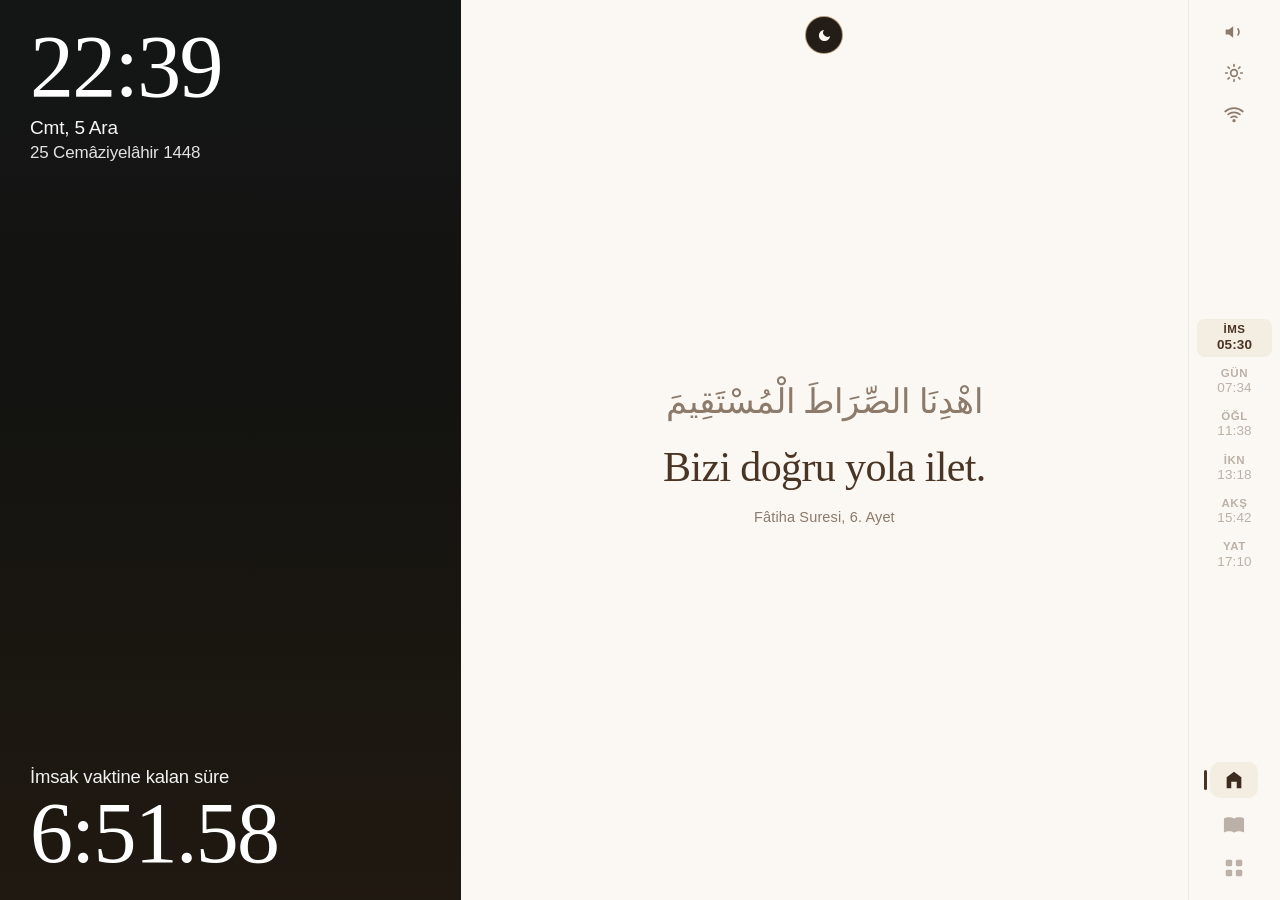
==== commit 65205e82: "Enhance typography: scale Arabic script, enlarge left-pane time/countdown, dynamic multi-tier quote " ====
--- a/android-app/app/src/main/assets/index.html
+++ b/android-app/app/src/main/assets/index.html
@@ -5,40 +5,16 @@
   <meta charset="UTF-8">
   <meta name="viewport" content="width=device-width, initial-scale=1.0, maximum-scale=1.0, user-scalable=no">
   <title>Namaz Vakitleri & Maneviyat Ekranı</title>
-
-  <!-- Google Fonts: Cormorant Garamond & Plus Jakarta Sans (Latin-Ext Turkish) + Amiri (Classical Arabic) -->
-  <link rel="preconnect" href="https://fonts.googleapis.com">
-  <link rel="preconnect" href="https://fonts.gstatic.com" crossorigin>
-  <link
-    href="https://fonts.googleapis.com/css2?family=Amiri:ital,wght@0,400;0,700;1,400&family=Cormorant+Garamond:ital,wght@0,300;0,400;0,500;0,600;1,400&family=Plus+Jakarta+Sans:wght@300;400;500;600;700&display=swap"
-    rel="stylesheet">
-
   <link rel="stylesheet" href="styles.css">
   <link rel="manifest" href="manifest.json">
 </head>
 
 <body>
-  <!-- Optional floating bar only visible when 7-inch (1024x600) preview mode is active on Mac -->
-  <div class="sim-toolbar" id="simToolbar">
-    <span>7 inç Ekran Simülasyonu (1024 × 600 px)</span>
-    <button class="sim-exit-btn" id="exitSimBtn">Tam Ekrana Dön</button>
-  </div>
-
   <div class="app-shell" id="appShell">
-
-    <!-- Top-Center Night Standby Button (Appears after Akşam Ezanı / Evening) -->
-    <div class="top-center-bar">
-      <button class="top-center-night-btn" id="nightStandbyTriggerBtn" title="Akşam sonrası tam siyah gece ekranını aç">
-        <svg viewBox="0 0 24 24" width="15" height="15" fill="currentColor">
-          <path d="M21 12.79A9 9 0 1 1 11.21 3 7 7 0 0 0 21 12.79z" />
-        </svg>
-        <span id="nightStandbyBtnLabel">Gece Ekranı</span>
-      </button>
-    </div>
 
     <!-- LEFT PANEL: Atmospheric Nature Backdrop, Time, Turkish Dates & Countdown -->
     <aside class="left-panel" id="leftPanel">
-      <div class="nature-backdrop" id="natureBackdrop"></div>
+      <div class="nature-backdrop bg-meadow" id="natureBackdrop"></div>
       <div class="left-overlay"></div>
 
       <!-- Top Left: Current Time & Dates in Turkish -->
@@ -50,8 +26,8 @@
 
       <!-- Bottom Left: Next Prayer Name & Countdown Timer -->
       <div class="countdown-block">
-        <div class="next-prayer-label" id="countdownTitle">İkindi vaktine kalan süre</div>
-        <div class="countdown-digits" id="countdownDigits">2:52.42</div>
+        <div class="next-prayer-label" id="countdownTitle">Yatsı vaktine kalan süre</div>
+        <div class="countdown-digits" id="countdownDigits">0:18.00</div>
       </div>
     </aside>
 
@@ -60,6 +36,16 @@
 
       <!-- VIEW 1: Home Quote View (Ayet / Hadis in Arabic & Turkish) -->
       <section class="center-stage active-view" id="viewHome">
+        <!-- Top-Center Night Standby Button (Inside Home View so it never overlaps other page headers) -->
+        <div class="top-center-bar">
+          <button class="top-center-night-btn" id="nightStandbyTriggerBtn"
+            title="Akşam sonrası tam siyah gece ekranını aç">
+            <svg viewBox="0 0 24 24" width="15" height="15" fill="currentColor">
+              <path d="M21 12.79A9 9 0 1 1 11.21 3 7 7 0 0 0 21 12.79z" />
+            </svg>
+          </button>
+        </div>
+
         <div class="quote-wrapper" id="quoteWrapper" title="Sonraki ayet veya hadis için dokunun">
           <p class="verse-arabic" id="verseArabic" dir="rtl" lang="ar">
             اهْدِنَا الصِّرَاطَ الْمُسْتَقِيمَ
@@ -79,7 +65,6 @@
           <div class="panel-header">
             <div class="header-title-group">
               <h2 class="panel-title" id="hubMainTitle">Zikir ve Tesbihat</h2>
-              <p class="panel-subtitle" id="hubSubTitle">Karta dokunarak sayacı artırabilirsiniz</p>
             </div>
             <div class="filter-pills" id="hubTabs">
               <button class="pill active" data-tab="zikir">Zikir & Tesbihat</button>
@@ -99,32 +84,31 @@
         </div>
       </section>
 
-      <!-- VIEW 3: Settings (Müezzin Stüdyosu, Diyanet Konum & 7-inch Görünüm) -->
+      <!-- VIEW 3: Settings (Müezzin Stüdyosu, Diyanet Konum, Wi-Fi & Görünüm) -->
       <section class="center-stage" id="viewSettings">
         <div class="panel-container">
           <div class="panel-header">
             <div class="header-title-group">
               <h2 class="panel-title">Müezzin, Konum ve Ekran Ayarları</h2>
-              <p class="panel-subtitle" id="activeMuadhinSummary">Aktif Müezzin: Mekke-i Mükerreme</p>
-            </div>
-            <span class="diyanet-status" id="syncStatus">Diyanet İşleri Başkanlığı aktif</span>
+            </div>
           </div>
 
           <div class="settings-scroll" id="settingsScroll">
 
-            <!-- 1. MUADHIN & ADHAN STUDIO SECTION (Placed first for instant access) -->
+            <!-- 1. MUADHIN & ADHAN STUDIO SECTION -->
             <div class="settings-group" id="muadhinSection">
               <div class="group-header">
                 <h3>1. Müezzin ve Ezan Sesi Seçimi</h3>
                 <div class="header-actions">
-                  <button class="text-btn" id="applyTurkishMakamsBtn" title="Sabah: Sabâ, Öğle: Rast, İkindi: Hicaz, Akşam: Segâh, Yatsı: Uşşak">
+                  <button class="text-btn" id="applyTurkishMakamsBtn"
+                    title="Sabah: Sabâ, Öğle: Rast, İkindi: Hicaz, Akşam: Segâh, Yatsı: Uşşak">
                     Türk Makam Geleneğini Uygula
                   </button>
                   <button class="text-btn" id="testAudioBtn">Seçili Ezanı Dinle</button>
                 </div>
               </div>
 
-              <!-- Preset & Custom Muadhin Cards Grid (Each card has its own Play/Preview & Select) -->
+              <!-- Preset & Custom Muadhin Cards Grid -->
               <div class="muadhin-grid" id="muadhinList">
                 <!-- Populated by JS -->
               </div>
@@ -133,27 +117,12 @@
               <div class="per-prayer-box">
                 <label class="checkbox-row">
                   <input type="checkbox" id="perPrayerModeToggle">
-                  <span><strong>Her vakit için ayrı müezzin / makam seç</strong> (Sabah, Öğle, İkindi, Akşam, Yatsı)</span>
+                  <span><strong>Her vakit için ayrı müezzin / makam seç</strong> (Sabah, Öğle, İkindi, Akşam,
+                    Yatsı)</span>
                 </label>
 
                 <div class="per-prayer-list hidden" id="perPrayerList">
-                  <!-- Populated by JS: 5 prayer rows with On/Off switch + Muadhin dropdown + Preview button -->
-                </div>
-              </div>
-
-              <!-- Add Your Own Custom Muadhin (Saved permanently in IndexedDB) -->
-              <div class="add-muadhin-box">
-                <div class="sub-box-title">Kendi Müezzinini Ekle (MP3 / WAV veya Bağlantı)</div>
-                <div class="custom-audio-row">
-                  <input type="text" id="customMuadhinName" placeholder="Müezzin / Cami adı (örn. Ayasofya - Mustafa Özcan)" class="text-input">
-                  <label class="file-label" for="customAudioFile" id="customFileLabel">
-                    Ses Dosyası Seç (MP3/WAV)
-                    <input type="file" id="customAudioFile" accept="audio/*" hidden>
-                  </label>
-                </div>
-                <div class="custom-audio-row">
-                  <input type="url" id="customAudioUrl" placeholder="veya YouTube / MP3 bağlantısı (https://www.youtube.com/watch?v=...)" class="text-input">
-                  <button class="action-btn" id="saveCustomAudioBtn">+ Müezzin Listesine Ekle</button>
+                  <!-- Populated by JS -->
                 </div>
               </div>
 
@@ -171,32 +140,33 @@
             </div>
 
             <!-- 2. DIYANET LOCATION SECTION -->
+            <div class="settings-group" id="locationSection">
+              <div class="group-header">
+                <h3>2. Şehir ve Konum</h3>
+                <span class="current-tag" id="currentCityBadge">Lahey</span>
+              </div>
+              <p class="settings-desc" id="locationDesc">Lahey (Hollanda) — Diyanet İşleri Başkanlığı resmî namaz vakitleri</p>
+            </div>
+
+            <!-- 3. WI-FI & NETWORK CONNECTION SECTION -->
+            <div class="settings-group" id="wifiSection">
+              <div class="group-header">
+                <h3>3. Wi-Fi ve İnternet Bağlantısı</h3>
+                <span class="current-tag" id="wifiStatusBadge">Bağlantı kontrol ediliyor...</span>
+              </div>
+              <p class="settings-desc">
+                Lahey için Diyanet İşleri Başkanlığı'nın resmî vakit çizelgesi saatte kayıtlıdır; internet olmadan da doğru vakitler gösterilir. Wi-Fi bağlıyken vakitler otomatik olarak güncellenir.
+              </p>
+              <div class="wifi-actions-row">
+                <button class="action-btn" id="openWifiSettingsBtn">Wi-Fi Ağ Ayarlarını Aç</button>
+                <button class="text-btn" id="syncNowBtn">Vakitleri Şimdi Senkronize Et</button>
+              </div>
+            </div>
+
+            <!-- 4. APPEARANCE & DISPLAY SECTION -->
             <div class="settings-group">
               <div class="group-header">
-                <h3>2. Şehir ve Konum (Diyanet İşleri Başkanlığı)</h3>
-                <span class="current-tag" id="currentCityBadge">Amsterdam</span>
-              </div>
-              <div class="city-chips" id="cityChips">
-                <button class="chip" data-city="Amsterdam" data-country="Netherlands">Amsterdam</button>
-                <button class="chip" data-city="Rotterdam" data-country="Netherlands">Rotterdam</button>
-                <button class="chip" data-city="Utrecht" data-country="Netherlands">Utrecht</button>
-                <button class="chip" data-city="Den Haag" data-country="Netherlands">Lahey</button>
-                <button class="chip" data-city="Eindhoven" data-country="Netherlands">Eindhoven</button>
-                <button class="chip" data-city="Istanbul" data-country="Turkey">İstanbul</button>
-                <button class="chip" data-city="Ankara" data-country="Turkey">Ankara</button>
-              </div>
-              <div class="custom-location-row">
-                <input type="text" id="inputCity" placeholder="Şehir (örn. Haarlem)" class="text-input">
-                <input type="text" id="inputCountry" placeholder="Ülke (örn. Netherlands)" class="text-input">
-                <button class="action-btn" id="saveLocationBtn">Güncelle</button>
-              </div>
-            </div>
-
-            <!-- 3. APPEARANCE & 7-INCH DISPLAY SECTION -->
-            <div class="settings-group">
-              <div class="group-header">
-                <h3>3. Görünüm ve 7 İnç Ekran</h3>
-                <button class="text-btn" id="toggleSimBtn">7" Ekran Boyutunda Test Et (1024×600)</button>
+                <h3>4. Görünüm ve Arka Plan</h3>
               </div>
               <div class="backdrop-chips" id="backdropChips">
                 <button class="chip active" data-bg="meadow">Bozkır ve Başak</button>
@@ -226,14 +196,17 @@
             <svg viewBox="0 0 24 24" width="20" height="20" fill="none" stroke="currentColor" stroke-width="2"
               stroke-linecap="round" stroke-linejoin="round">
               <circle cx="12" cy="12" r="4" />
-              <path d="M12 2v2M12 20v2M4.93 4.93l1.41 1.41M17.66 17.66l1.41 1.41M2 12h2M20 12h2M6.34 17.66l-1.41 1.41M19.07 4.93l-1.41 1.41" />
-            </svg>
-          </button>
-          <button class="rail-icon-btn" id="simQuickBtn" title="7 inç (1024×600) Ekran Önizlemesi">
+              <path
+                d="M12 2v2M12 20v2M4.93 4.93l1.41 1.41M17.66 17.66l1.41 1.41M2 12h2M20 12h2M6.34 17.66l-1.41 1.41M19.07 4.93l-1.41 1.41" />
+            </svg>
+          </button>
+          <button class="rail-icon-btn" id="wifiQuickBtn" title="Wi-Fi ve Ağ Ayarları">
             <svg viewBox="0 0 24 24" width="20" height="20" fill="none" stroke="currentColor" stroke-width="2"
               stroke-linecap="round" stroke-linejoin="round">
-              <rect x="2" y="4" width="20" height="16" rx="2" />
-              <path d="M6 8h.01M6 16h.01" />
+              <path d="M5 12.55a11 11 0 0 1 14.08 0" />
+              <path d="M1.42 9a16 16 0 0 1 21.16 0" />
+              <path d="M8.53 16.11a6 6 0 0 1 6.95 0" />
+              <circle cx="12" cy="20" r="1" fill="currentColor" />
             </svg>
           </button>
         </div>
@@ -242,27 +215,27 @@
         <div class="rail-prayers" id="railPrayers">
           <div class="rail-prayer-item" data-prayer="Fajr" id="item-Fajr">
             <span class="p-abbr">İMS</span>
-            <span class="p-time" id="time-Fajr">05:14</span>
+            <span class="p-time" id="time-Fajr">05:36</span>
           </div>
           <div class="rail-prayer-item" data-prayer="Sunrise" id="item-Sunrise">
             <span class="p-abbr">GÜN</span>
-            <span class="p-time" id="time-Sunrise">06:58</span>
+            <span class="p-time" id="time-Sunrise">07:31</span>
           </div>
           <div class="rail-prayer-item" data-prayer="Dhuhr" id="item-Dhuhr">
             <span class="p-abbr">ÖĞL</span>
-            <span class="p-time" id="time-Dhuhr">13:34</span>
-          </div>
-          <div class="rail-prayer-item active" data-prayer="Asr" id="item-Asr">
+            <span class="p-time" id="time-Dhuhr">12:29</span>
+          </div>
+          <div class="rail-prayer-item" data-prayer="Asr" id="item-Asr">
             <span class="p-abbr">İKN</span>
-            <span class="p-time" id="time-Asr">16:59</span>
+            <span class="p-time" id="time-Asr">14:52</span>
           </div>
           <div class="rail-prayer-item" data-prayer="Maghrib" id="item-Maghrib">
             <span class="p-abbr">AKŞ</span>
-            <span class="p-time" id="time-Maghrib">19:54</span>
-          </div>
-          <div class="rail-prayer-item" data-prayer="Isha" id="item-Isha">
+            <span class="p-time" id="time-Maghrib">17:25</span>
+          </div>
+          <div class="rail-prayer-item active" data-prayer="Isha" id="item-Isha">
             <span class="p-abbr">YAT</span>
-            <span class="p-time" id="time-Isha">21:46</span>
+            <span class="p-time" id="time-Isha">18:46</span>
           </div>
         </div>
 
@@ -275,7 +248,8 @@
           </button>
           <button class="nav-btn" data-target="viewQuotes" title="Maneviyat Rehberi (Zikir, Esma, Dua)">
             <svg viewBox="0 0 24 24" width="22" height="22" fill="currentColor">
-              <path d="M21 5c-1.11-.35-2.33-.5-3.5-.5-1.95 0-4.05.4-5.5 1.5-1.45-1.1-3.55-1.5-5.5-1.5S2.45 4.9 1 6v14.65c0 .25.25.5.5.5.1 0 .15-.05.25-.05C3.1 20.45 5.05 20 6.5 20c1.95 0 4.05.4 5.5 1.5 1.35-.85 3.8-1.5 5.5-1.5 1.65 0 3.35.3 4.75 1.05.1.05.15.05.25.05.25 0 .5-.25.5-.5V6c-.6-.45-1.25-.75-2-1z" />
+              <path
+                d="M21 5c-1.11-.35-2.33-.5-3.5-.5-1.95 0-4.05.4-5.5 1.5-1.45-1.1-3.55-1.5-5.5-1.5S2.45 4.9 1 6v14.65c0 .25.25.5.5.5.1 0 .15-.05.25-.05C3.1 20.45 5.05 20 6.5 20c1.95 0 4.05.4 5.5 1.5 1.35-.85 3.8-1.5 5.5-1.5 1.65 0 3.35.3 4.75 1.05.1.05.15.05.25.05.25 0 .5-.25.5-.5V6c-.6-.45-1.25-.75-2-1z" />
             </svg>
           </button>
           <button class="nav-btn" data-target="viewSettings" title="Müezzin ve Ekran Ayarları">
@@ -326,8 +300,8 @@
     <div id="ytPlayerHost"></div>
   </div>
 
-  <script src="https://www.youtube.com/iframe_api" async></script>
+  <script src="diyanet-lahey.js"></script>
   <script src="app.js"></script>
 </body>
 
-</html>
+</html>
--- a/android-app/app/src/main/assets/styles.css
+++ b/android-app/app/src/main/assets/styles.css
@@ -1,10 +1,82 @@
 /* ==========================================================================
    MINIMALIST EDITORIAL ADHAAN CLOCK & MANEVİYAT HUB
-   Engineered for 7-inch Touch Displays (1024×600 / 800×480) & Responsive Web
+   Engineered for 7-inch Touch Displays (1024×600 Chrome 49 WebView) & Web
    ========================================================================== */
 
+@font-face {
+  font-family: 'Amiri';
+  font-style: normal;
+  font-weight: 400;
+  src: url('./fonts/font_0.ttf') format('truetype');
+}
+@font-face {
+  font-family: 'Amiri';
+  font-style: normal;
+  font-weight: 700;
+  src: url('./fonts/font_1.ttf') format('truetype');
+}
+@font-face {
+  font-family: 'Cormorant Garamond';
+  font-style: italic;
+  font-weight: 400;
+  src: url('./fonts/font_2.ttf') format('truetype');
+}
+@font-face {
+  font-family: 'Cormorant Garamond';
+  font-style: normal;
+  font-weight: 300;
+  src: url('./fonts/font_3.ttf') format('truetype');
+}
+@font-face {
+  font-family: 'Cormorant Garamond';
+  font-style: normal;
+  font-weight: 400;
+  src: url('./fonts/font_4.ttf') format('truetype');
+}
+@font-face {
+  font-family: 'Cormorant Garamond';
+  font-style: normal;
+  font-weight: 600;
+  src: url('./fonts/font_5.ttf') format('truetype');
+}
+@font-face {
+  font-family: 'Plus Jakarta Sans';
+  font-style: normal;
+  font-weight: 400;
+  src: url('./fonts/font_6.ttf') format('truetype');
+}
+@font-face {
+  font-family: 'Plus Jakarta Sans';
+  font-style: normal;
+  font-weight: 500;
+  src: url('./fonts/font_7.ttf') format('truetype');
+}
+@font-face {
+  font-family: 'Plus Jakarta Sans';
+  font-style: normal;
+  font-weight: 600;
+  src: url('./fonts/font_8.ttf') format('truetype');
+}
+@font-face {
+  font-family: 'Plus Jakarta Sans';
+  font-style: normal;
+  font-weight: 700;
+  src: url('./fonts/font_9.ttf') format('truetype');
+}
+@font-face {
+  font-family: 'Averta';
+  font-style: normal;
+  font-weight: 400;
+  src: url('./fonts/Averta-Regular.woff') format('woff');
+}
+@font-face {
+  font-family: 'Averta';
+  font-style: normal;
+  font-weight: 600;
+  src: url('./fonts/Averta-Semibold.woff') format('woff');
+}
+
 :root {
-  /* Warm Cream / Alabaster Palette (Default Light Mode matching reference) */
   --right-bg: #FBF8F3;
   --right-surface: #F3EDE2;
   --right-surface-hover: #EBE3D5;
@@ -14,10 +86,9 @@
   --text-faded: rgba(74, 53, 37, 0.36);
   --accent-umber: #3D2B1F;
 
-  /* Fonts */
   --font-serif: 'Cormorant Garamond', Georgia, serif;
-  --font-sans: 'Plus Jakarta Sans', -apple-system, BlinkMacSystemFont, sans-serif;
-  --font-arabic: 'Amiri', 'Traditional Arabic', serif;
+  --font-sans: 'Plus Jakarta Sans', 'Averta', -apple-system, BlinkMacSystemFont, sans-serif;
+  --font-arabic: 'Amiri', serif;
 }
 
 body.night-mode {
@@ -37,8 +108,28 @@
   padding: 0;
   -webkit-font-smoothing: antialiased;
   -moz-osx-font-smoothing: grayscale;
-  -webkit-tap-highlight-color: transparent;
   user-select: none;
+  -webkit-user-select: none;
+}
+
+*,
+*:focus,
+*:active,
+*:hover {
+  outline: 0 !important;
+  outline: none !important;
+  outline-width: 0 !important;
+  outline-style: none !important;
+  outline-color: transparent !important;
+  -webkit-tap-highlight-color: rgba(0, 0, 0, 0) !important;
+  -webkit-tap-highlight-color: transparent !important;
+  -webkit-focus-ring-color: rgba(0, 0, 0, 0) !important;
+}
+
+input[type="text"],
+input[type="url"] {
+  user-select: text;
+  -webkit-user-select: text;
 }
 
 html,
@@ -47,141 +138,83 @@
   height: 100%;
   overflow: hidden;
   background-color: #0E0D0C;
-  font-family: var(--font-sans);
+  font-family: 'Plus Jakarta Sans', 'Averta', sans-serif;
   touch-action: manipulation;
 }
 
 /* ==========================================================================
-   7-INCH (1024×600) HARDWARE SIMULATOR MODE (For testing on Mac)
-   ========================================================================== */
-.sim-toolbar {
-  display: none;
-}
-
-body.sim-7inch {
-  display: flex;
-  flex-direction: column;
-  align-items: center;
-  justify-content: center;
-  background: radial-gradient(circle at center, #24201D 0%, #0E0C0A 100%);
-  gap: 14px;
-}
-
-body.sim-7inch .sim-toolbar {
-  display: flex;
-  align-items: center;
-  gap: 16px;
-  background: rgba(255, 255, 255, 0.08);
-  border: 1px solid rgba(255, 255, 255, 0.14);
-  color: #EDE3D7;
-  padding: 6px 16px;
-  border-radius: 99px;
-  font-size: 0.82rem;
-  font-weight: 500;
-}
-
-.sim-exit-btn {
-  background: #EDE3D7;
-  color: #181411;
-  border: none;
-  padding: 4px 12px;
-  border-radius: 99px;
-  font-size: 0.76rem;
-  font-weight: 600;
-  cursor: pointer;
-}
-
-body.sim-7inch .app-shell {
-  width: 1024px;
-  height: 600px;
-  max-width: 96vw;
-  max-height: 86vh;
-  border-radius: 18px;
-  box-shadow:
-    0 0 0 12px #1E1B18,
-    0 0 0 14px #332E2A,
-    0 28px 70px rgba(0, 0, 0, 0.75);
-}
-
-/* ==========================================================================
-   SPLIT-SCREEN APP SHELL (Uses CSS Container Queries for Perfect Scaling)
+   SPLIT-SCREEN APP SHELL (36% Left Panel / 64% Right Panel)
    ========================================================================== */
 .app-shell {
-  display: flex;
+  display: -webkit-flex;
+  display: flex;
+  -webkit-flex-direction: row;
   flex-direction: row;
-  container-type: size;
-  display: grid;
-  grid-template-columns: 36% 64%;
-  width: 100vw;
-  height: 100vh;
+  width: 100%;
+  height: 100%;
   overflow: hidden;
   position: relative;
 }
 
 /* ==========================================================================
-   LEFT PANEL: Atmospheric Nature Backdrop + Time + Dates + Countdown
+   LEFT PANEL: Pre-Blurred Atmospheric Nature Backdrop + Time + Dates + Countdown
    ========================================================================== */
 .left-panel {
   width: 36%;
+  -webkit-flex: 0 0 36%;
   flex: 0 0 36%;
   height: 100%;
   position: relative;
-  display: flex;
+  display: -webkit-flex;
+  display: flex;
+  -webkit-flex-direction: column;
   flex-direction: column;
+  -webkit-justify-content: space-between;
   justify-content: space-between;
-  padding: 31.2px 34.8px;
-  padding: clamp(20px, 5.2cqh, 48px) clamp(22px, 3.4cqw, 44px);
+  padding: 28px 30px;
   color: #FAF7F2;
   overflow: hidden;
 }
 
 .nature-backdrop {
   position: absolute;
-  top: -24px; right: -24px; bottom: -24px; left: -24px;
-  inset: -24px;
-  background-image:
-    url('https://images.unsplash.com/photo-1500382017468-9049fed747ef?auto=format&fit=crop&w=1200&q=80');
+  top: 0;
+  right: 0;
+  bottom: 0;
+  left: 0;
+  background-image: url('./img/bg-meadow-blur.jpg');
   background-size: cover;
   background-position: center 60%;
-  filter: blur(14px) saturate(0.85) brightness(0.92);
-  transform: scale(1.08);
-  transition: background-image 0.8s ease, filter 0.8s ease;
   z-index: 0;
 }
 
 .nature-backdrop.bg-meadow {
-  background-image:
-    linear-gradient(180deg, rgba(115, 130, 138, 0.55) 0%, rgba(86, 98, 70, 0.45) 48%, rgba(168, 135, 88, 0.65) 100%),
-    url('https://images.unsplash.com/photo-1500382017468-9049fed747ef?auto=format&fit=crop&w=1200&q=80');
+  background-image: url('./img/bg-meadow-blur.jpg');
 }
 
 .nature-backdrop.bg-olive {
-  background-image:
-    linear-gradient(180deg, rgba(122, 135, 125, 0.5) 0%, rgba(78, 92, 68, 0.55) 55%, rgba(110, 96, 72, 0.65) 100%),
-    url('https://images.unsplash.com/photo-1518531933037-91b2f5f229cc?auto=format&fit=crop&w=1200&q=80');
+  background-image: url('./img/bg-olive-blur.jpg');
 }
 
 .nature-backdrop.bg-mountains {
-  background-image:
-    linear-gradient(180deg, rgba(130, 145, 158, 0.5) 0%, rgba(90, 102, 110, 0.5) 55%, rgba(75, 68, 58, 0.7) 100%),
-    url('https://images.unsplash.com/photo-1464822759023-fed622ff2c3b?auto=format&fit=crop&w=1200&q=80');
+  background-image: url('./img/bg-mountains-blur.jpg');
 }
 
 .nature-backdrop.bg-dunes {
-  background-image:
-    linear-gradient(180deg, rgba(145, 132, 120, 0.45) 0%, rgba(166, 128, 92, 0.5) 55%, rgba(102, 74, 48, 0.7) 100%),
-    url('https://images.unsplash.com/photo-1509316975850-ff9c5deb0cd9?auto=format&fit=crop&w=1200&q=80');
+  background-image: url('./img/bg-dunes-blur.jpg');
 }
 
 .left-overlay {
   position: absolute;
-  top: 0; right: 0; bottom: 0; left: 0;
-  inset: 0;
+  top: 0;
+  right: 0;
+  bottom: 0;
+  left: 0;
   background: linear-gradient(
     180deg,
-    rgba(34, 40, 42, 0.42) 0%,
-    rgba(46, 52, 40, 0.22) 45%,
-    rgba(58, 42, 24, 0.52) 100%
+    rgba(30, 36, 38, 0.38) 0%,
+    rgba(42, 48, 36, 0.18) 45%,
+    rgba(52, 38, 22, 0.48) 100%
   );
   z-index: 1;
 }
@@ -190,63 +223,63 @@
 .countdown-block {
   position: relative;
   z-index: 2;
-}
-
-/* Top-Left Clock & Turkish Dates — Scaled with cqh/cqw for 7-inch legibility */
+  -webkit-flex-shrink: 0;
+  flex-shrink: 0;
+}
+
+/* Top-Left Clock & Turkish Dates */
 .digital-clock {
-  font-family: var(--font-serif);
+  font-family: 'Cormorant Garamond', Georgia, serif;
   font-weight: 300;
-  font-size: 73.2px;
-  font-size: clamp(3.6rem, 12.2cqh, 6.8rem);
-  line-height: 0.9;
+  font-size: 88px;
+  line-height: 0.88;
   letter-spacing: -0.02em;
   color: #FFFFFF;
-  margin-bottom: 10.8px;
-  margin-bottom: clamp(8px, 1.8cqh, 18px);
-  font-variant-numeric: lining-nums;
-  text-shadow: 0 2px 24px rgba(0, 0, 0, 0.18);
+  margin-bottom: 12px;
+  -webkit-font-feature-settings: "lnum" 1, "tnum" 1;
+  font-feature-settings: "lnum" 1, "tnum" 1;
+  font-variant-numeric: lining-nums tabular-nums;
+  white-space: nowrap;
 }
 
 .date-gregorian {
-  font-family: var(--font-sans);
+  font-family: 'Plus Jakarta Sans', 'Averta', sans-serif;
   font-weight: 500;
-  font-size: 16.8px;
-  font-size: clamp(1.02rem, 2.8cqh, 1.38rem);
+  font-size: 19px;
   color: rgba(255, 255, 255, 0.96);
   letter-spacing: -0.01em;
-  margin-bottom: 3px;
+  margin-bottom: 4px;
 }
 
 .date-hijri {
-  font-family: var(--font-sans);
+  font-family: 'Plus Jakarta Sans', 'Averta', sans-serif;
   font-weight: 400;
-  font-size: 15.4px;
-  font-size: clamp(0.96rem, 2.55cqh, 1.26rem);
+  font-size: 17px;
   color: rgba(255, 255, 255, 0.88);
   letter-spacing: -0.01em;
 }
 
 /* Bottom-Left Next Prayer & Countdown */
 .next-prayer-label {
-  font-family: var(--font-sans);
+  font-family: 'Plus Jakarta Sans', 'Averta', sans-serif;
   font-weight: 500;
-  font-size: 16.2px;
-  font-size: clamp(1rem, 2.7cqh, 1.35rem);
+  font-size: 18.5px;
   color: rgba(255, 255, 255, 0.94);
-  margin-bottom: 4px;
+  margin-bottom: 8px;
   letter-spacing: -0.01em;
 }
 
 .countdown-digits {
-  font-family: var(--font-serif);
+  font-family: 'Cormorant Garamond', Georgia, serif;
   font-weight: 300;
-  font-size: 70.8px;
-  font-size: clamp(3.5rem, 11.8cqh, 6.8rem);
-  line-height: 0.9;
+  font-size: 86px;
+  line-height: 0.88;
   letter-spacing: -0.02em;
   color: #FFFFFF;
-  font-variant-numeric: lining-nums;
-  text-shadow: 0 2px 24px rgba(0, 0, 0, 0.2);
+  -webkit-font-feature-settings: "lnum" 1, "tnum" 1;
+  font-feature-settings: "lnum" 1, "tnum" 1;
+  font-variant-numeric: lining-nums tabular-nums;
+  white-space: nowrap;
 }
 
 /* ==========================================================================
@@ -254,66 +287,88 @@
    ========================================================================== */
 .right-panel {
   width: 64%;
+  -webkit-flex: 0 0 64%;
   flex: 0 0 64%;
   height: 100%;
   position: relative;
-  display: flex;
+  display: -webkit-flex;
+  display: flex;
+  -webkit-flex-direction: row;
   flex-direction: row;
-  display: grid;
-  grid-template-columns: 1fr 94px;
   background-color: var(--right-bg);
   color: var(--text-espresso);
-  transition: background-color 0.4s ease, color 0.4s ease;
+  transition: background-color 0.28s ease, color 0.28s ease;
   overflow: hidden;
 }
 
 /* Center Stage Views */
 .center-stage {
   display: none;
-  flex: 1;
-  min-width: 0;
-  width: 100%;
+  -webkit-flex: 1 1 auto;
+  flex: 1 1 auto;
+  width: calc(100% - 92px);
   height: 100%;
-  padding: 21.6px 32.8px;
-  padding: clamp(16px, 3.6cqh, 42px) clamp(20px, 3.2cqw, 52px);
+  padding: 20px 28px;
   overflow: hidden;
-}
-
-.center-stage.active-view {
-  display: flex;
+  position: relative;
+}
+
+#viewHome.active-view {
+  display: -webkit-flex;
+  display: flex;
+  -webkit-flex-direction: column;
   flex-direction: column;
+  -webkit-justify-content: center;
   justify-content: center;
-  align-items: center;
+  -webkit-align-items: center;
+  align-items: center;
+  -webkit-animation: fadeInSolid 0.26s ease both;
+  animation: fadeInSolid 0.26s ease both;
+}
+
+#viewQuotes.active-view,
+#viewSettings.active-view {
+  display: block;
+  -webkit-animation: fadeInSolid 0.26s ease both;
+  animation: fadeInSolid 0.26s ease both;
 }
 
 /* Home Quote View */
 .quote-wrapper {
-  max-width: 92%;
+  max-width: 94%;
+  max-height: calc(100% - 64px);
   text-align: center;
   cursor: pointer;
-  padding: 12px 16px;
+  padding: 12px 18px;
   border-radius: 16px;
-  transition: opacity 0.38s ease, transform 0.38s ease, background-color 0.2s ease;
-}
-
-.quote-wrapper:active {
+  transition: opacity 0.28s ease;
+  display: -webkit-flex;
+  display: flex;
+  -webkit-flex-direction: column;
+  flex-direction: column;
+  -webkit-justify-content: center;
+  justify-content: center;
+  -webkit-align-items: center;
+  align-items: center;
+}
+
+.quote-wrapper.is-pressed {
   background-color: rgba(74, 53, 37, 0.04);
 }
 
 .quote-wrapper.fade-out {
   opacity: 0;
-  transform: translateY(5px);
 }
 
 .verse-arabic {
-  font-family: var(--font-arabic);
+  font-family: 'Amiri', serif;
   font-weight: 400;
-  font-size: 25.2px;
-  font-size: clamp(1.45rem, 4.2cqh, 2.3rem);
-  line-height: 1.65;
+  font-size: 34px;
+  line-height: 1.6;
   color: var(--text-muted);
-  margin-bottom: 13.2px;
-  margin-bottom: clamp(10px, 2.2cqh, 22px);
+  margin-bottom: 14px;
+  max-width: 100%;
+  word-wrap: break-word;
 }
 
 .verse-arabic.hidden {
@@ -321,63 +376,98 @@
 }
 
 .verse-text {
-  font-family: var(--font-serif);
+  font-family: 'Cormorant Garamond', Georgia, serif;
   font-weight: 400;
-  font-size: 43.2px;
-  font-size: clamp(2.15rem, 7.2cqh, 4.2rem);
-  line-height: 1.13;
+  font-size: 42px;
+  line-height: 1.18;
   letter-spacing: -0.015em;
   color: var(--text-espresso);
-  margin-bottom: 18px;
-  margin-bottom: clamp(14px, 3cqh, 30px);
-  text-wrap: balance;
-}
-
-/* Automatic scaling when a longer verse or Hadith is shown on 7-inch screen */
+  margin-bottom: 16px;
+  max-width: 100%;
+  word-wrap: break-word;
+}
+
+/* Dynamic Multi-tier Typography Scaling based on length */
+.quote-wrapper.medium-quote .verse-arabic {
+  font-size: 30px;
+  line-height: 1.55;
+  margin-bottom: 12px;
+}
+
+.quote-wrapper.medium-quote .verse-text {
+  font-size: 35px;
+  line-height: 1.2;
+  margin-bottom: 14px;
+}
+
 .quote-wrapper.long-quote .verse-arabic {
-  font-size: 21px;
-  font-size: clamp(1.25rem, 3.5cqh, 1.85rem);
-  margin-bottom: 9.6px;
-  margin-bottom: clamp(8px, 1.6cqh, 16px);
+  font-size: 26px;
+  line-height: 1.5;
+  margin-bottom: 10px;
 }
 
 .quote-wrapper.long-quote .verse-text {
-  font-size: 32.4px;
-  font-size: clamp(1.7rem, 5.4cqh, 3rem);
-  line-height: 1.18;
+  font-size: 28px;
+  line-height: 1.22;
+  margin-bottom: 12px;
+}
+
+.quote-wrapper.xlong-quote .verse-arabic {
+  font-size: 22px;
+  line-height: 1.45;
+  margin-bottom: 8px;
+}
+
+.quote-wrapper.xlong-quote .verse-text {
+  font-size: 23px;
+  line-height: 1.22;
+  margin-bottom: 10px;
 }
 
 .verse-source {
   display: block;
-  font-family: var(--font-sans);
+  font-family: 'Plus Jakarta Sans', 'Averta', sans-serif;
   font-style: normal;
   font-weight: 500;
-  font-size: 14.7px;
-  font-size: clamp(0.92rem, 2.2cqh, 1.12rem);
+  font-size: 14.5px;
   color: var(--text-muted);
   letter-spacing: 0.01em;
 }
 
 /* ==========================================================================
-   FAR-RIGHT VERTICAL SIDEBAR RAIL (Optimized for 7-inch Touch & Legibility)
+   FAR-RIGHT VERTICAL SIDEBAR RAIL (92px Wide, Touch-Optimized)
    ========================================================================== */
 .right-rail {
-  display: flex;
+  width: 92px;
+  -webkit-flex: 0 0 92px;
+  flex: 0 0 92px;
+  height: 100%;
+  display: -webkit-flex;
+  display: flex;
+  -webkit-flex-direction: column;
   flex-direction: column;
+  -webkit-justify-content: space-between;
   justify-content: space-between;
-  align-items: center;
-  padding: 15.6px 8px;
-  padding: clamp(12px, 2.6cqh, 30px) 8px;
-  border-left: 1px solid rgba(74, 53, 37, 0.06);
+  -webkit-align-items: center;
+  align-items: center;
+  padding: 14px 8px;
+  border-left: 1px solid rgba(74, 53, 37, 0.08);
   z-index: 5;
 }
 
 .rail-top {
-  display: flex;
+  display: -webkit-flex;
+  display: flex;
+  -webkit-flex-direction: column;
   flex-direction: column;
-  align-items: center;
-  gap: 7.2px;
-  gap: clamp(4px, 1.2cqh, 14px);
+  -webkit-align-items: center;
+  align-items: center;
+  -webkit-flex-shrink: 0;
+  flex-shrink: 0;
+}
+
+.rail-top > * + * {
+  margin-top: 6px;
 }
 
 .rail-icon-btn {
@@ -386,47 +476,45 @@
   color: var(--text-muted);
   cursor: pointer;
   width: 44px;
-  height: 34.8px;
-  height: clamp(34px, 5.8cqh, 42px);
+  height: 35px;
   border-radius: 10px;
-  display: flex;
-  align-items: center;
+  display: -webkit-flex;
+  display: flex;
+  -webkit-align-items: center;
+  align-items: center;
+  -webkit-justify-content: center;
   justify-content: center;
-  transition: color 0.2s ease, background-color 0.2s ease, transform 0.15s ease;
-}
-
-.rail-icon-btn:hover,
-.rail-icon-btn:active {
+}
+
+.rail-icon-btn.is-pressed {
   color: var(--text-espresso);
   background-color: var(--right-surface);
 }
 
-.rail-icon-btn:active {
-  transform: scale(0.93);
-}
-
-/* Middle Prayer Times Stack — Larger & clearer for 7-inch display */
+/* Middle Prayer Times Stack */
 .rail-prayers {
-  display: flex;
+  display: -webkit-flex;
+  display: flex;
+  -webkit-flex-direction: column;
   flex-direction: column;
-  align-items: center;
-  gap: 8.1px;
-  gap: clamp(5px, 1.35cqh, 15px);
+  -webkit-align-items: center;
+  align-items: center;
   width: 100%;
+  -webkit-flex-shrink: 0;
+  flex-shrink: 0;
+}
+
+.rail-prayers > * + * {
+  margin-top: 6px;
 }
 
 .rail-prayer-item {
-  display: flex;
-  flex-direction: column;
-  align-items: center;
-  justify-content: center;
+  display: block;
   text-align: center;
   width: 100%;
-  padding: 3px 4px;
-  padding: clamp(2px, 0.5cqh, 5px) 4px;
+  padding: 4px 4px;
   border-radius: 8px;
   color: var(--text-faded);
-  transition: color 0.3s ease, background-color 0.3s ease;
 }
 
 .rail-prayer-item.upcoming {
@@ -438,18 +526,15 @@
   background-color: var(--right-surface);
 }
 
-.rail-prayer-item.active .p-abbr {
-  font-weight: 700;
-}
-
+.rail-prayer-item.active .p-abbr,
 .rail-prayer-item.active .p-time {
   font-weight: 700;
 }
 
 .p-abbr {
-  font-family: var(--font-sans);
-  font-size: 12px;
-  font-size: clamp(0.75rem, 1.9cqh, 0.86rem);
+  display: block;
+  font-family: 'Plus Jakarta Sans', 'Averta', sans-serif;
+  font-size: 11.5px;
   font-weight: 600;
   letter-spacing: 0.05em;
   text-transform: uppercase;
@@ -457,22 +542,28 @@
 }
 
 .p-time {
-  font-family: var(--font-sans);
-  font-size: 13.8px;
-  font-size: clamp(0.86rem, 2.2cqh, 1rem);
+  display: block;
+  font-family: 'Plus Jakarta Sans', 'Averta', sans-serif;
+  font-size: 13.5px;
   font-weight: 500;
   letter-spacing: 0.01em;
-  line-height: 1.15;
-  font-variant-numeric: tabular-nums;
+  line-height: 1.2;
 }
 
 /* Bottom Navigation Icons */
 .rail-nav {
-  display: flex;
+  display: -webkit-flex;
+  display: flex;
+  -webkit-flex-direction: column;
   flex-direction: column;
-  align-items: center;
-  gap: 8.4px;
-  gap: clamp(6px, 1.4cqh, 16px);
+  -webkit-align-items: center;
+  align-items: center;
+  -webkit-flex-shrink: 0;
+  flex-shrink: 0;
+}
+
+.rail-nav > * + * {
+  margin-top: 8px;
 }
 
 .nav-btn {
@@ -483,20 +574,13 @@
   cursor: pointer;
   width: 48px;
   height: 36px;
-  height: clamp(36px, 6cqh, 44px);
   border-radius: 10px;
-  display: flex;
-  align-items: center;
+  display: -webkit-flex;
+  display: flex;
+  -webkit-align-items: center;
+  align-items: center;
+  -webkit-justify-content: center;
   justify-content: center;
-  transition: color 0.2s ease, background-color 0.2s ease, transform 0.15s ease;
-}
-
-.nav-btn:hover {
-  color: var(--text-muted);
-}
-
-.nav-btn:active {
-  transform: scale(0.93);
 }
 
 .nav-btn.active {
@@ -508,89 +592,92 @@
   content: '';
   position: absolute;
   left: -6px;
-  top: 50%;
-  transform: translateY(-50%);
-  width: 2.5px;
+  top: 8px;
+  width: 3px;
   height: 20px;
   background-color: var(--text-espresso);
   border-radius: 2px;
 }
 
 /* ==========================================================================
-   MANEVİYAT HUB (Touch-Optimized for 7-inch Display)
+   MANEVİYAT HUB & SETTINGS PANELS (100% Block Layout — Never Overlaps in Chrome 49)
    ========================================================================== */
 .panel-container {
   width: 100%;
   height: 100%;
-  display: flex;
+  display: -webkit-flex;
+  display: flex;
+  -webkit-flex-direction: column;
   flex-direction: column;
+  overflow: hidden;
 }
 
 .panel-header {
-  display: flex;
+  display: -webkit-flex;
+  display: flex;
+  -webkit-justify-content: space-between;
   justify-content: space-between;
-  align-items: center;
+  -webkit-align-items: center;
+  align-items: center;
+  -webkit-flex-wrap: wrap;
   flex-wrap: wrap;
-  gap: 10px;
-  padding-bottom: 12px;
-  padding-bottom: clamp(10px, 2cqh, 14px);
+  -webkit-flex-shrink: 0;
+  flex-shrink: 0;
+  padding-bottom: 10px;
   border-bottom: 1px solid var(--right-border);
-  margin-bottom: 10.8px;
-  margin-bottom: clamp(8px, 1.8cqh, 12px);
+  margin-bottom: 10px;
 }
 
 .header-title-group {
-  display: flex;
-  flex-direction: column;
-  gap: 2px;
+  display: block;
+  margin-right: 10px;
 }
 
 .panel-title {
-  font-family: var(--font-serif);
-  font-weight: 600;
-  font-size: 23.2px;
-  font-size: clamp(1.45rem, 3.8cqh, 1.95rem);
-  color: var(--text-espresso);
-  line-height: 1.1;
+  font-family: 'Cormorant Garamond', Georgia, serif;
+  font-weight: 600;
+  font-size: 25px;
+  color: var(--text-espresso);
+  line-height: 1.15;
+  margin-bottom: 2px;
 }
 
 .panel-subtitle {
-  font-family: var(--font-sans);
-  font-size: 12.2px;
-  font-size: clamp(0.76rem, 1.8cqh, 0.84rem);
+  font-family: 'Plus Jakarta Sans', 'Averta', sans-serif;
+  font-size: 12px;
   color: var(--text-muted);
+  line-height: 1.3;
 }
 
 .diyanet-status {
-  font-size: 0.78rem;
+  font-size: 12px;
+  font-weight: 600;
   color: var(--text-muted);
   background: var(--right-surface);
-  padding: 6px 12px;
+  padding: 5px 12px;
   border-radius: 99px;
 }
 
 .filter-pills {
-  display: flex;
-  flex-wrap: wrap;
-  gap: 6px;
+  display: block;
+  margin-top: 4px;
 }
 
 .pill {
+  display: inline-block;
   background: var(--right-surface);
   border: 1px solid var(--right-border);
   color: var(--text-espresso);
-  min-height: 38px;
-  padding: 6px 14px;
+  height: 34px;
+  line-height: 22px;
+  padding: 5px 13px;
+  margin-right: 5px;
+  margin-bottom: 4px;
   border-radius: 99px;
-  font-family: var(--font-sans);
-  font-size: 0.82rem;
-  font-weight: 600;
-  cursor: pointer;
-  transition: all 0.18s ease;
-}
-
-.pill:active {
-  transform: scale(0.96);
+  font-family: 'Plus Jakarta Sans', 'Averta', sans-serif;
+  font-size: 12.5px;
+  font-weight: 600;
+  cursor: pointer;
 }
 
 .pill.active {
@@ -601,12 +688,17 @@
 
 /* Sub-toolbar (Search / Sub-category pills) */
 .hub-toolbar {
-  display: flex;
+  display: -webkit-flex;
+  display: flex;
+  -webkit-justify-content: space-between;
   justify-content: space-between;
-  align-items: center;
-  gap: 8px;
+  -webkit-align-items: center;
+  align-items: center;
+  -webkit-flex-wrap: wrap;
+  flex-wrap: wrap;
+  -webkit-flex-shrink: 0;
+  flex-shrink: 0;
   margin-bottom: 10px;
-  flex-wrap: wrap;
 }
 
 .hub-toolbar:empty {
@@ -615,23 +707,23 @@
 }
 
 .sub-pills {
-  display: flex;
-  gap: 6px;
-  flex-wrap: wrap;
+  display: block;
 }
 
 .sub-pill {
+  display: inline-block;
   background: var(--right-surface);
   border: 1px solid transparent;
   color: var(--text-muted);
-  min-height: 34px;
-  padding: 5px 12px;
+  height: 32px;
+  padding: 5px 11px;
+  margin-right: 5px;
+  margin-bottom: 4px;
   border-radius: 8px;
-  font-family: var(--font-sans);
-  font-size: 0.78rem;
-  font-weight: 600;
-  cursor: pointer;
-  transition: all 0.18s ease;
+  font-family: 'Plus Jakarta Sans', 'Averta', sans-serif;
+  font-size: 12px;
+  font-weight: 600;
+  cursor: pointer;
 }
 
 .sub-pill.active {
@@ -641,46 +733,37 @@
 }
 
 .hub-search {
-  flex: 1;
-  min-width: 200px;
-  min-height: 36px;
+  -webkit-flex: 1 1 200px;
+  flex: 1 1 200px;
+  min-width: 180px;
+  height: 34px;
   background: var(--right-surface);
   border: 1px solid var(--right-border);
   color: var(--text-espresso);
-  padding: 6px 14px;
+  padding: 6px 12px;
   border-radius: 8px;
-  font-family: var(--font-sans);
-  font-size: 0.84rem;
-  outline: none;
-}
-
-.hub-search:focus {
-  border-color: var(--text-espresso);
+  font-family: 'Plus Jakarta Sans', 'Averta', sans-serif;
+  font-size: 13px;
 }
 
 .api-action-group {
-  display: flex;
-  align-items: center;
-  gap: 6px;
-  flex-wrap: wrap;
+  display: block;
 }
 
 .api-fetch-btn {
+  display: inline-block;
   background: var(--text-espresso);
   color: var(--right-bg);
   border: 1px solid var(--text-espresso);
-  min-height: 34px;
-  padding: 5px 12px;
+  height: 32px;
+  padding: 5px 11px;
+  margin-right: 5px;
+  margin-bottom: 4px;
   border-radius: 8px;
-  font-family: var(--font-sans);
-  font-size: 0.76rem;
-  font-weight: 600;
-  cursor: pointer;
-  transition: opacity 0.18s ease, transform 0.15s ease;
-}
-
-.api-fetch-btn:active {
-  transform: scale(0.95);
+  font-family: 'Plus Jakarta Sans', 'Averta', sans-serif;
+  font-size: 12px;
+  font-weight: 600;
+  cursor: pointer;
 }
 
 .api-fetch-btn.secondary {
@@ -691,41 +774,44 @@
 
 .api-fetch-btn:disabled {
   opacity: 0.55;
-  cursor: wait;
-}
-
-/* Scrollable Hub Area */
-.hub-content {
-  flex: 1;
+}
+
+/* Scrollable Hub & Settings Areas — MUST BE display: block so Chrome 49 never squishes children! */
+.hub-content,
+.settings-scroll {
+  display: block !important;
+  -webkit-flex: 1 1 auto;
+  flex: 1 1 auto;
+  min-height: 0;
+  height: 100%;
   overflow-y: auto;
+  overflow-x: hidden;
   -webkit-overflow-scrolling: touch;
-  overscroll-behavior: contain;
-  display: flex;
-  flex-direction: column;
-  gap: 10px;
   padding-right: 6px;
-  padding-bottom: 8px;
-}
-
-/* 1. BILINGUAL ZİKİR & DUA CARDS */
+  padding-bottom: 24px;
+}
+
+.hub-fade {
+  -webkit-animation: fadeInSolid 0.25s ease;
+  animation: fadeInSolid 0.25s ease;
+}
+
+/* 1. BILINGUAL ZİKİR & DUA CARDS (Pure block layout with natural height) */
 .bilingual-card {
+  display: block !important;
+  height: auto !important;
   background: var(--right-surface);
   border: 1.5px solid transparent;
   border-radius: 14px;
-  padding: 15.6px 22px;
-  padding: clamp(14px, 2.6cqh, 18px) clamp(16px, 2.2cqw, 22px);
-  display: flex;
-  flex-direction: column;
-  gap: 10px;
-  transition: border-color 0.2s ease, background-color 0.15s ease, transform 0.12s ease;
+  padding: 14px 18px;
+  margin-bottom: 12px;
 }
 
 .bilingual-card.clickable {
   cursor: pointer;
 }
 
-.bilingual-card.clickable:active {
-  transform: scale(0.99);
+.bilingual-card.clickable.is-pressed {
   background-color: var(--right-surface-hover);
 }
 
@@ -734,15 +820,18 @@
 }
 
 .card-top-bar {
-  display: flex;
+  display: -webkit-flex;
+  display: flex;
+  -webkit-justify-content: space-between;
   justify-content: space-between;
-  align-items: center;
-  gap: 10px;
+  -webkit-align-items: center;
+  align-items: center;
+  margin-bottom: 8px;
 }
 
 .card-badge {
-  font-family: var(--font-sans);
-  font-size: 0.76rem;
+  font-family: 'Plus Jakarta Sans', 'Averta', sans-serif;
+  font-size: 11.5px;
   font-weight: 700;
   text-transform: uppercase;
   letter-spacing: 0.04em;
@@ -750,28 +839,24 @@
 }
 
 .zikir-counter-group {
-  display: flex;
-  align-items: center;
-  gap: 8px;
+  display: -webkit-flex;
+  display: flex;
+  -webkit-align-items: center;
+  align-items: center;
 }
 
 .zikir-counter-btn {
   background: var(--right-bg);
   border: 1.5px solid var(--right-border);
   color: var(--text-espresso);
-  min-height: 38px;
-  padding: 6px 16px;
+  height: 34px;
+  padding: 4px 14px;
+  margin-left: 6px;
   border-radius: 99px;
-  font-family: var(--font-sans);
-  font-size: 0.88rem;
+  font-family: 'Plus Jakarta Sans', 'Averta', sans-serif;
+  font-size: 13px;
   font-weight: 700;
-  font-variant-numeric: tabular-nums;
-  cursor: pointer;
-  transition: all 0.15s ease;
-}
-
-.zikir-counter-btn:active {
-  transform: scale(0.94);
+  cursor: pointer;
 }
 
 .zikir-counter-btn.done {
@@ -781,51 +866,51 @@
 }
 
 .zikir-reset-btn {
+  display: inline-block;
   background: none;
   border: 1px solid var(--right-border);
   color: var(--text-muted);
-  min-height: 34px;
+  height: 32px;
   padding: 4px 10px;
   border-radius: 8px;
-  font-family: var(--font-sans);
-  font-size: 0.76rem;
-  font-weight: 600;
-  cursor: pointer;
-}
-
-.zikir-reset-btn:active {
-  color: var(--text-espresso);
-  border-color: var(--text-espresso);
+  font-family: 'Plus Jakarta Sans', 'Averta', sans-serif;
+  font-size: 12px;
+  font-weight: 600;
+  cursor: pointer;
 }
 
 .card-arabic {
-  font-family: var(--font-arabic);
-  font-size: 24.8px;
-  font-size: clamp(1.55rem, 3.8cqh, 2.05rem);
-  line-height: 1.75;
+  display: block;
+  font-family: 'Amiri', serif;
+  font-size: 28px;
+  line-height: 1.7;
   color: var(--text-espresso);
   text-align: right;
   direction: rtl;
-  padding: 2px 0;
+  margin-bottom: 8px;
 }
 
 .card-turkish {
-  font-family: var(--font-serif);
-  font-size: 19.5px;
-  font-size: clamp(1.22rem, 2.8cqh, 1.45rem);
+  display: block;
+  font-family: 'Cormorant Garamond', Georgia, serif;
+  font-size: 20px;
+  font-weight: 500;
   line-height: 1.35;
   color: var(--text-espresso);
   border-top: 1px solid var(--right-border);
   padding-top: 8px;
+  margin-bottom: 8px;
 }
 
 .card-footer-meta {
-  display: flex;
+  display: -webkit-flex;
+  display: flex;
+  -webkit-justify-content: space-between;
   justify-content: space-between;
-  align-items: center;
-  gap: 8px;
-  font-family: var(--font-sans);
-  font-size: 0.8rem;
+  -webkit-align-items: center;
+  align-items: center;
+  font-family: 'Plus Jakarta Sans', 'Averta', sans-serif;
+  font-size: 12px;
   color: var(--text-muted);
 }
 
@@ -833,198 +918,238 @@
   background: var(--right-bg);
   border: 1px solid var(--right-border);
   color: var(--text-espresso);
-  min-height: 34px;
-  padding: 5px 12px;
+  height: 30px;
+  padding: 4px 12px;
   border-radius: 8px;
-  font-family: var(--font-sans);
-  font-size: 0.76rem;
+  font-family: 'Plus Jakarta Sans', 'Averta', sans-serif;
+  font-size: 11.5px;
   font-weight: 600;
   cursor: pointer;
   white-space: nowrap;
-  transition: all 0.2s ease;
-}
-
-.pin-home-btn:active,
+}
+
 .pin-home-btn.pinned {
   background: var(--text-espresso);
   color: var(--right-bg);
   border-color: var(--text-espresso);
 }
 
-/* 2. ESMÂÜ'L-HÜSNÂ (99 NAMES OF ALLAH) GRID & FEATURED CARD */
+/* 2. ESMÂÜ'L-HÜSNÂ (99 NAMES OF ALLAH) */
 .esma-featured {
   background: var(--right-surface);
   border: 1.5px solid var(--right-border);
   border-radius: 14px;
   padding: 14px 18px;
-  display: flex;
+  margin-bottom: 12px;
+  display: -webkit-flex;
+  display: flex;
+  -webkit-justify-content: space-between;
   justify-content: space-between;
-  align-items: center;
-  gap: 16px;
+  -webkit-align-items: center;
+  align-items: center;
 }
 
 .esma-featured-info {
-  display: flex;
-  flex-direction: column;
-  gap: 3px;
+  display: block;
+  padding-right: 14px;
 }
 
 .esma-featured-tag {
-  font-size: 0.74rem;
+  display: block;
+  font-size: 11px;
   font-weight: 700;
   text-transform: uppercase;
   letter-spacing: 0.05em;
   color: var(--text-muted);
+  margin-bottom: 2px;
 }
 
 .esma-featured-title {
-  font-family: var(--font-serif);
-  font-size: 1.55rem;
-  font-weight: 600;
-  color: var(--text-espresso);
+  display: block;
+  font-family: 'Cormorant Garamond', Georgia, serif;
+  font-size: 24px;
+  font-weight: 600;
+  color: var(--text-espresso);
+  margin-bottom: 3px;
 }
 
 .esma-featured-meaning {
-  font-family: var(--font-sans);
-  font-size: 0.84rem;
+  display: block;
+  font-family: 'Plus Jakarta Sans', 'Averta', sans-serif;
+  font-size: 13px;
   line-height: 1.4;
   color: var(--text-espresso);
 }
 
 .esma-featured-arabic {
-  font-family: var(--font-arabic);
-  font-size: 2.5rem;
+  font-family: 'Amiri', serif;
+  font-size: 44px;
   color: var(--text-espresso);
   line-height: 1.2;
   padding-left: 10px;
+  -webkit-flex-shrink: 0;
+  flex-shrink: 0;
 }
 
 .esma-grid {
-  display: grid;
-  grid-template-columns: repeat(auto-fill, minmax(195px, 1fr));
-  gap: 10px;
+  display: block;
+  overflow: hidden;
+}
+
+.esma-grid::after {
+  content: "";
+  display: table;
+  clear: both;
 }
 
 .esma-card {
+  display: block;
+  float: left;
+  width: 32%;
+  margin-right: 2%;
+  margin-bottom: 10px;
+  min-height: 128px;
   background: var(--right-surface);
   border: 1.5px solid transparent;
   border-radius: 12px;
   padding: 12px 14px;
-  display: flex;
-  flex-direction: column;
+  cursor: pointer;
+}
+
+.esma-card:nth-child(3n) {
+  margin-right: 0;
+}
+
+.esma-card:nth-child(3n+1) {
+  clear: left;
+}
+
+.esma-card.is-pressed {
+  border-color: var(--text-espresso);
+}
+
+.esma-card-head {
+  display: -webkit-flex;
+  display: flex;
+  -webkit-justify-content: space-between;
   justify-content: space-between;
-  gap: 6px;
-  cursor: pointer;
-  transition: border-color 0.2s ease, transform 0.12s ease;
-}
-
-.esma-card:active {
-  transform: scale(0.97);
-  border-color: var(--text-espresso);
-}
-
-.esma-card-head {
-  display: flex;
-  justify-content: space-between;
+  -webkit-align-items: baseline;
   align-items: baseline;
+  margin-bottom: 4px;
 }
 
 .esma-num {
-  font-family: var(--font-sans);
-  font-size: 0.76rem;
+  font-family: 'Plus Jakarta Sans', 'Averta', sans-serif;
+  font-size: 11.5px;
   font-weight: 700;
   color: var(--text-muted);
 }
 
 .esma-ar {
-  font-family: var(--font-arabic);
-  font-size: 1.75rem;
-  color: var(--text-espresso);
-  line-height: 1.25;
+  font-family: 'Amiri', serif;
+  font-size: 29px;
+  color: var(--text-espresso);
+  line-height: 1.2;
   direction: rtl;
 }
 
 .esma-tr {
-  font-family: var(--font-serif);
-  font-size: 1.3rem;
-  font-weight: 600;
-  color: var(--text-espresso);
+  display: block;
+  font-family: 'Cormorant Garamond', Georgia, serif;
+  font-size: 20px;
+  font-weight: 600;
+  color: var(--text-espresso);
+  margin-bottom: 3px;
 }
 
 .esma-desc {
-  font-family: var(--font-sans);
-  font-size: 0.8rem;
-  line-height: 1.38;
+  display: block;
+  font-family: 'Plus Jakarta Sans', 'Averta', sans-serif;
+  font-size: 12px;
+  line-height: 1.35;
   color: var(--text-muted);
 }
 
 /* ==========================================================================
-   SETTINGS VIEW (Touch-Friendly Controls)
+   SETTINGS VIEW (Pure Block Stacking — Never Squishes or Overlaps)
    ========================================================================== */
-.settings-scroll {
-  flex: 1;
-  overflow-y: auto;
-  -webkit-overflow-scrolling: touch;
-  display: flex;
-  flex-direction: column;
-  gap: 14px;
-  padding-right: 6px;
-  padding-bottom: 8px;
-}
-
 .settings-group {
+  display: block !important;
+  height: auto !important;
   background: var(--right-surface);
   border-radius: 14px;
-  padding: 14px 18px;
-  display: flex;
-  flex-direction: column;
-  gap: 12px;
+  padding: 15px 18px;
+  margin-bottom: 14px;
 }
 
 .group-header {
-  display: flex;
+  display: -webkit-flex;
+  display: flex;
+  -webkit-justify-content: space-between;
   justify-content: space-between;
-  align-items: center;
-  gap: 8px;
+  -webkit-align-items: center;
+  align-items: center;
+  -webkit-flex-wrap: wrap;
   flex-wrap: wrap;
+  margin-bottom: 12px;
 }
 
 .group-header h3 {
-  font-family: var(--font-sans);
-  font-size: 0.92rem;
+  font-family: 'Plus Jakarta Sans', 'Averta', sans-serif;
+  font-size: 14.5px;
   font-weight: 700;
   color: var(--text-espresso);
 }
 
 .current-tag {
-  font-size: 0.82rem;
+  font-size: 12.5px;
   font-weight: 700;
   color: var(--text-muted);
+  background: var(--right-bg);
+  padding: 4px 10px;
+  border-radius: 99px;
+}
+
+.settings-desc {
+  display: block;
+  font-size: 12.5px;
+  line-height: 1.45;
+  color: var(--text-muted);
+  margin-bottom: 12px;
+}
+
+.wifi-actions-row {
+  display: block;
+}
+
+.wifi-actions-row > * {
+  margin-right: 8px;
 }
 
 .city-chips,
 .backdrop-chips {
-  display: flex;
-  flex-wrap: wrap;
-  gap: 8px;
+  display: block;
+  margin-bottom: 10px;
 }
 
 .chip {
+  display: inline-block;
   background: var(--right-bg);
   border: 1px solid var(--right-border);
   color: var(--text-espresso);
-  min-height: 38px;
-  padding: 7px 14px;
+  height: 36px;
+  padding: 6px 14px;
+  margin-right: 6px;
+  margin-bottom: 6px;
   border-radius: 8px;
-  font-family: var(--font-sans);
-  font-size: 0.84rem;
-  font-weight: 600;
-  cursor: pointer;
-  transition: all 0.15s ease;
+  font-family: 'Plus Jakarta Sans', 'Averta', sans-serif;
+  font-size: 13px;
+  font-weight: 600;
+  cursor: pointer;
 }
 
 .chip.active,
-.chip:active {
+.chip.is-pressed {
   background: var(--text-espresso);
   color: var(--right-bg);
   border-color: var(--text-espresso);
@@ -1032,82 +1157,101 @@
 
 .custom-location-row,
 .custom-audio-row {
-  display: flex;
-  gap: 8px;
-  flex-wrap: wrap;
+  display: -webkit-flex;
+  display: flex;
+  -webkit-align-items: center;
+  align-items: center;
+  margin-top: 8px;
+}
+
+.custom-location-row > * + *,
+.custom-audio-row > * + * {
+  margin-left: 8px;
 }
 
 .text-input {
-  flex: 1;
-  min-width: 130px;
-  min-height: 40px;
+  -webkit-flex: 1 1 auto;
+  flex: 1 1 auto;
+  min-width: 110px;
+  height: 38px;
   background: var(--right-bg);
   border: 1px solid var(--right-border);
   color: var(--text-espresso);
-  padding: 8px 12px;
+  padding: 7px 12px;
   border-radius: 8px;
-  font-family: var(--font-sans);
-  font-size: 0.86rem;
-  outline: none;
-}
-
-.text-input:focus {
-  border-color: var(--text-espresso);
+  font-family: 'Plus Jakarta Sans', 'Averta', sans-serif;
+  font-size: 13px;
 }
 
 .action-btn {
+  display: inline-block;
   background: var(--text-espresso);
   color: var(--right-bg);
   border: none;
-  min-height: 40px;
-  padding: 8px 18px;
+  height: 38px;
+  padding: 7px 16px;
   border-radius: 8px;
-  font-family: var(--font-sans);
-  font-size: 0.84rem;
-  font-weight: 600;
-  cursor: pointer;
-}
-
-.action-btn.secondary {
-  background: transparent;
-  color: var(--text-espresso);
-  border: 1px solid var(--text-espresso);
+  font-family: 'Plus Jakarta Sans', 'Averta', sans-serif;
+  font-size: 13px;
+  font-weight: 600;
+  cursor: pointer;
+  white-space: nowrap;
+  -webkit-flex-shrink: 0;
+  flex-shrink: 0;
 }
 
 .text-btn {
+  display: inline-block;
   background: var(--right-bg);
   border: 1px solid var(--right-border);
   color: var(--text-espresso);
-  min-height: 36px;
-  padding: 6px 14px;
+  height: 34px;
+  padding: 5px 12px;
+  margin-left: 6px;
   border-radius: 8px;
-  font-family: var(--font-sans);
-  font-size: 0.8rem;
-  font-weight: 600;
-  cursor: pointer;
-}
-
+  font-family: 'Plus Jakarta Sans', 'Averta', sans-serif;
+  font-size: 12px;
+  font-weight: 600;
+  cursor: pointer;
+}
+
+/* 2-Column Deterministic Muadhin Grid */
 .muadhin-grid {
-  display: grid;
-  grid-template-columns: repeat(auto-fill, minmax(210px, 1fr));
-  gap: 8px;
+  display: block;
+  overflow: hidden;
+  margin-bottom: 10px;
+}
+
+.muadhin-grid::after {
+  content: "";
+  display: table;
+  clear: both;
 }
 
 .muadhin-item {
+  float: left;
+  width: 49%;
+  margin-right: 2%;
+  margin-bottom: 8px;
   background: var(--right-bg);
   border: 1.5px solid var(--right-border);
   border-radius: 10px;
   padding: 10px 12px;
-  display: flex;
+  display: -webkit-flex;
+  display: flex;
+  -webkit-justify-content: space-between;
   justify-content: space-between;
-  align-items: center;
-  gap: 8px;
-  cursor: pointer;
-  transition: all 0.15s ease;
-}
-
-.muadhin-item:active {
-  transform: scale(0.98);
+  -webkit-align-items: center;
+  align-items: center;
+  cursor: pointer;
+}
+
+.muadhin-item:nth-child(2n) {
+  margin-right: 0;
+}
+
+.muadhin-item:nth-child(2n+1) {
+  clear: left;
 }
 
 .muadhin-item.active {
@@ -1117,14 +1261,16 @@
 }
 
 .muadhin-item-info {
-  display: flex;
-  flex-direction: column;
+  display: block;
   min-width: 0;
-  flex: 1;
+  -webkit-flex: 1 1 auto;
+  flex: 1 1 auto;
+  padding-right: 8px;
 }
 
 .muadhin-item-title {
-  font-size: 0.85rem;
+  display: block;
+  font-size: 13px;
   font-weight: 700;
   margin-bottom: 2px;
   white-space: nowrap;
@@ -1133,33 +1279,46 @@
 }
 
 .muadhin-item-sub {
-  font-size: 0.74rem;
-  opacity: 0.8;
+  display: block;
+  font-size: 11px;
+  opacity: 0.82;
   white-space: nowrap;
   overflow: hidden;
   text-overflow: ellipsis;
 }
 
 .muadhin-item-actions {
-  display: flex;
-  align-items: center;
-  gap: 5px;
+  display: -webkit-flex;
+  display: flex;
+  -webkit-align-items: center;
+  align-items: center;
+  -webkit-flex-shrink: 0;
   flex-shrink: 0;
 }
 
 .muadhin-preview-btn,
 .muadhin-delete-btn {
+  display: -webkit-inline-flex;
+  display: inline-flex;
+  -webkit-align-items: center;
+  align-items: center;
+  -webkit-justify-content: center;
+  justify-content: center;
   background: var(--right-surface);
   color: var(--text-espresso);
   border: 1px solid var(--right-border);
-  min-height: 32px;
-  padding: 4px 10px;
+  height: 32px;
+  min-width: 76px;
+  padding: 0 12px;
+  margin-left: 4px;
   border-radius: 7px;
-  font-family: var(--font-sans);
-  font-size: 0.74rem;
+  font-family: 'Plus Jakarta Sans', 'Averta', sans-serif;
+  font-size: 11.5px;
   font-weight: 700;
-  cursor: pointer;
-  transition: all 0.15s ease;
+  white-space: nowrap;
+  -webkit-flex-shrink: 0;
+  flex-shrink: 0;
+  cursor: pointer;
 }
 
 .muadhin-item.active .muadhin-preview-btn,
@@ -1175,77 +1334,101 @@
   border-color: #B85D3B !important;
 }
 
-/* Per-Prayer (Vakit Bazlı) Muadhin Customization */
+/* Per-Prayer & Add Custom Muadhin Boxes (Pure Block Layout) */
 .per-prayer-box,
 .add-muadhin-box {
+  display: block !important;
+  height: auto !important;
   background: var(--right-bg);
   border: 1px solid var(--right-border);
   border-radius: 10px;
   padding: 12px 14px;
-  display: flex;
-  flex-direction: column;
-  gap: 10px;
+  margin-bottom: 12px;
 }
 
 .sub-box-title {
-  font-size: 0.82rem;
+  display: block;
+  font-size: 13px;
   font-weight: 700;
   color: var(--text-espresso);
+  margin-bottom: 6px;
 }
 
 .per-prayer-list {
-  display: flex;
-  flex-direction: column;
-  gap: 8px;
-  padding-top: 6px;
+  display: block !important;
+  height: auto !important;
+  padding-top: 8px;
+  margin-top: 8px;
   border-top: 1px solid var(--right-border);
 }
 
 .per-prayer-list.hidden {
-  display: none;
+  display: none !important;
 }
 
 .per-prayer-row {
-  display: flex;
-  align-items: center;
+  display: -webkit-flex;
+  display: flex;
+  -webkit-align-items: center;
+  align-items: center;
+  -webkit-justify-content: space-between;
   justify-content: space-between;
-  gap: 10px;
-  flex-wrap: wrap;
+  margin-bottom: 8px;
+}
+
+.per-prayer-row:last-child {
+  margin-bottom: 0;
 }
 
 .per-prayer-name {
-  font-size: 0.84rem;
+  font-size: 13px;
   font-weight: 700;
-  min-width: 105px;
-  color: var(--text-espresso);
+  width: 92px;
+  -webkit-flex: 0 0 92px;
+  flex: 0 0 92px;
+  color: var(--text-espresso);
+  white-space: nowrap;
 }
 
 .per-prayer-select {
-  flex: 1;
-  min-width: 160px;
-  min-height: 36px;
+  -webkit-flex: 1 1 0%;
+  flex: 1 1 0%;
+  width: 0;
+  min-width: 0;
+  height: 32px;
   background: var(--right-surface);
   color: var(--text-espresso);
   border: 1px solid var(--right-border);
-  border-radius: 8px;
-  padding: 5px 10px;
-  font-family: var(--font-sans);
-  font-size: 0.8rem;
-  font-weight: 600;
-  outline: none;
+  border-radius: 7px;
+  padding: 4px 8px;
+  margin-right: 4px;
+  font-family: 'Plus Jakarta Sans', 'Averta', sans-serif;
+  font-size: 12px;
+  font-weight: 600;
 }
 
 .per-prayer-mute-btn {
-  min-height: 36px;
-  padding: 5px 12px;
-  border-radius: 8px;
+  display: -webkit-inline-flex;
+  display: inline-flex;
+  -webkit-align-items: center;
+  align-items: center;
+  -webkit-justify-content: center;
+  justify-content: center;
+  height: 32px;
+  min-width: 78px;
+  padding: 0 12px;
+  margin-left: 6px;
+  border-radius: 7px;
   border: 1px solid var(--right-border);
   background: var(--right-surface);
   color: var(--text-espresso);
-  font-family: var(--font-sans);
-  font-size: 0.76rem;
-  font-weight: 600;
-  cursor: pointer;
+  font-family: 'Plus Jakarta Sans', 'Averta', sans-serif;
+  font-size: 11.5px;
+  font-weight: 600;
+  white-space: nowrap;
+  cursor: pointer;
+  -webkit-flex-shrink: 0;
+  flex-shrink: 0;
 }
 
 .per-prayer-mute-btn.muted {
@@ -1254,45 +1437,50 @@
 }
 
 .header-actions {
-  display: flex;
-  gap: 6px;
-  flex-wrap: wrap;
+  display: block;
 }
 
 .volume-row {
-  display: flex;
-  align-items: center;
-  gap: 12px;
-  font-size: 0.86rem;
-  font-weight: 500;
+  display: -webkit-flex;
+  display: flex;
+  -webkit-align-items: center;
+  align-items: center;
+  font-size: 13px;
+  font-weight: 600;
+  margin-bottom: 10px;
 }
 
 .volume-row input[type="range"] {
-  flex: 1;
+  -webkit-flex: 1 1 auto;
+  flex: 1 1 auto;
   height: 24px;
-  accent-color: var(--text-espresso);
+  margin: 0 12px;
 }
 
 .file-label {
-  display: inline-flex;
-  align-items: center;
-  min-height: 40px;
+  display: inline-block;
+  height: 38px;
+  line-height: 22px;
   background: var(--right-bg);
   border: 1px dashed var(--text-muted);
   color: var(--text-espresso);
-  padding: 8px 14px;
+  padding: 7px 14px;
   border-radius: 8px;
-  font-size: 0.82rem;
-  font-weight: 600;
-  cursor: pointer;
+  font-size: 12.5px;
+  font-weight: 600;
+  cursor: pointer;
+  white-space: nowrap;
+  -webkit-flex-shrink: 0;
+  flex-shrink: 0;
 }
 
 .checkbox-row {
-  display: flex;
-  align-items: center;
-  gap: 10px;
-  min-height: 34px;
-  font-size: 0.86rem;
+  display: -webkit-flex;
+  display: flex;
+  -webkit-align-items: center;
+  align-items: center;
+  min-height: 30px;
+  font-size: 13px;
   color: var(--text-espresso);
   cursor: pointer;
 }
@@ -1300,24 +1488,30 @@
 .checkbox-row input {
   width: 18px;
   height: 18px;
-  accent-color: var(--text-espresso);
+  margin-right: 10px;
+  -webkit-flex-shrink: 0;
+  flex-shrink: 0;
 }
 
 /* Active Adhan Toast Banner */
 .adhan-toast {
   position: absolute;
-  bottom: 20px;
-  left: 24px;
+  bottom: 18px;
+  left: 22px;
   right: 108px;
   background: var(--text-espresso);
   color: var(--right-bg);
-  padding: 16px 22px;
+  padding: 14px 20px;
   border-radius: 12px;
-  display: flex;
+  display: -webkit-flex;
+  display: flex;
+  -webkit-justify-content: space-between;
   justify-content: space-between;
-  align-items: center;
-  box-shadow: 0 12px 32px rgba(0, 0, 0, 0.22);
+  -webkit-align-items: center;
+  align-items: center;
   z-index: 20;
+  -webkit-animation: fadeInSolid 0.25s ease;
+  animation: fadeInSolid 0.25s ease;
 }
 
 .adhan-toast.hidden {
@@ -1325,99 +1519,68 @@
 }
 
 .toast-text {
-  display: flex;
-  flex-direction: column;
-  gap: 2px;
+  display: block;
 }
 
 .toast-text strong {
-  font-size: 1rem;
+  display: block;
+  font-size: 15px;
+  margin-bottom: 2px;
 }
 
 .toast-text span {
-  font-size: 0.84rem;
+  display: block;
+  font-size: 13px;
   opacity: 0.88;
-}
-
-.toast-actions {
-  display: flex;
-  align-items: center;
-  gap: 8px;
-}
-
-.expand-live-btn {
-  background: transparent;
-  color: var(--right-bg);
-  border: 1px solid rgba(255, 255, 255, 0.35);
-  min-height: 40px;
-  padding: 8px 14px;
-  border-radius: 8px;
-  font-family: var(--font-sans);
-  font-weight: 600;
-  font-size: 0.84rem;
-  cursor: pointer;
 }
 
 .stop-btn {
   background: var(--right-bg);
   color: var(--text-espresso);
   border: none;
-  min-height: 40px;
-  padding: 8px 18px;
+  height: 36px;
+  padding: 6px 16px;
   border-radius: 8px;
   font-weight: 700;
-  font-size: 0.86rem;
+  font-size: 13px;
   cursor: pointer;
 }
 
 /* ============================================================================
-   TOP-CENTER NIGHT STANDBY & LIVE ADHAN TRIGGER BAR
+   TOP-CENTER NIGHT STANDBY BUTTON (Inside #viewHome Only — Zero Header Collision)
    ============================================================================ */
 .top-center-bar {
   position: absolute;
-  top: 13.2px;
-  top: clamp(10px, 2.2cqh, 18px);
+  top: 16px;
   left: 50%;
+  -webkit-transform: translateX(-50%);
   transform: translateX(-50%);
-  z-index: 35;
+  z-index: 15;
+}
+
+.top-center-night-btn {
+  display: -webkit-inline-flex;
   display: inline-flex;
-  align-items: center;
-  gap: 8px;
-}
-
-.top-center-night-btn {
-  display: inline-flex;
-  align-items: center;
-  gap: 7px;
-  background: rgba(24, 20, 17, 0.82);
+  -webkit-align-items: center;
+  align-items: center;
+  -webkit-justify-content: center;
+  justify-content: center;
+  width: 38px;
+  height: 38px;
+  background: #241C16;
   color: #FBF8F3;
-  border: 1px solid rgba(251, 248, 243, 0.22);
-  backdrop-filter: blur(10px);
-  -webkit-backdrop-filter: blur(10px);
-  padding: 7.2px 16.4px;
-  padding: clamp(6px, 1.2cqh, 9px) clamp(13px, 1.6cqw, 18px);
+  border: 1px solid rgba(251, 248, 243, 0.24);
+  padding: 0;
   border-radius: 999px;
-  font-family: var(--font-sans);
-  font-size: 12px;
-  font-size: clamp(0.75rem, 1.12cqw, 0.84rem);
-  font-weight: 600;
-  letter-spacing: 0.03em;
-  cursor: pointer;
-  box-shadow: 0 6px 20px rgba(0, 0, 0, 0.22);
-  transition: transform 0.2s ease, background 0.2s ease, box-shadow 0.2s ease;
-  white-space: nowrap;
-}
-
-.top-center-night-btn:hover,
-.top-center-night-btn:active {
-  background: rgba(12, 10, 8, 0.96);
-  transform: scale(1.03);
-  box-shadow: 0 8px 26px rgba(0, 0, 0, 0.34);
+  cursor: pointer;
+}
+
+.top-center-night-btn svg {
+  margin: 0;
 }
 
 .top-center-night-btn.after-maghrib-pulse {
-  border-color: rgba(235, 205, 160, 0.65);
-  box-shadow: 0 0 0 3px rgba(235, 205, 160, 0.18), 0 8px 24px rgba(0, 0, 0, 0.3);
+  border-color: rgba(235, 205, 160, 0.7);
 }
 
 .top-center-night-btn.hidden {
@@ -1429,19 +1592,24 @@
    ============================================================================ */
 .night-standby-overlay {
   position: absolute;
-  top: 0; right: 0; bottom: 0; left: 0;
-  inset: 0;
+  top: 0;
+  right: 0;
+  bottom: 0;
+  left: 0;
   z-index: 90;
   background: #000000;
-  color: rgba(234, 220, 200, 0.86);
-  display: flex;
+  color: #6B6761;
+  display: -webkit-flex;
+  display: flex;
+  -webkit-flex-direction: column;
   flex-direction: column;
+  -webkit-justify-content: space-between;
   justify-content: space-between;
-  align-items: center;
-  padding: 30px 51.2px;
-  padding: clamp(22px, 5cqh, 44px) clamp(24px, 5cqw, 60px);
-  user-select: none;
-  cursor: pointer;
+  -webkit-align-items: center;
+  align-items: center;
+  padding: 32px 48px;
+  cursor: pointer;
+  -webkit-animation: fadeInSolid 0.35s ease;
   animation: fadeInSolid 0.35s ease;
 }
 
@@ -1451,73 +1619,70 @@
 
 .night-standby-top {
   width: 100%;
-  display: flex;
-  justify-content: center;
-  align-items: center;
+  text-align: center;
 }
 
 .night-standby-clock {
-  font-family: var(--font-sans);
-  font-size: 18.4px;
-  font-size: clamp(1rem, 1.8cqw, 1.35rem);
+  font-family: 'Plus Jakarta Sans', 'Averta', sans-serif;
+  font-size: 19px;
   font-weight: 500;
   letter-spacing: 0.12em;
-  color: rgba(234, 220, 200, 0.38);
-  font-variant-numeric: tabular-nums;
+  color: #4A4743;
 }
 
 .night-standby-center {
-  display: flex;
-  flex-direction: column;
-  align-items: center;
   text-align: center;
-  gap: 10.8px;
-  gap: clamp(8px, 1.8cqh, 16px);
 }
 
 .night-standby-label {
-  font-family: var(--font-sans);
-  font-size: 20.5px;
-  font-size: clamp(1.05rem, 2cqw, 1.45rem);
+  font-family: 'Plus Jakarta Sans', 'Averta', sans-serif;
+  font-size: 21px;
   font-weight: 500;
   letter-spacing: 0.04em;
-  color: rgba(234, 220, 200, 0.68);
+  color: #5A5752;
+  margin-bottom: 10px;
 }
 
 .night-standby-digits {
-  font-family: var(--font-serif);
-  font-size: 117.8px;
-  font-size: clamp(4.2rem, 11.5cqw, 8.2rem);
+  font-family: 'Cormorant Garamond', Georgia, serif;
+  font-size: 118px;
   font-weight: 300;
   line-height: 0.95;
   letter-spacing: -0.02em;
-  color: rgba(242, 230, 212, 0.9);
-  font-variant-numeric: tabular-nums;
+  color: #6E6A64;
+  -webkit-font-feature-settings: "lnum" 1, "tnum" 1;
+  font-feature-settings: "lnum" 1, "tnum" 1;
+  font-variant-numeric: lining-nums tabular-nums;
 }
 
 .night-standby-schedule {
-  margin-top: 8.4px;
-  margin-top: clamp(6px, 1.4cqh, 14px);
-  font-family: var(--font-sans);
-  font-size: 13.8px;
-  font-size: clamp(0.84rem, 1.35cqw, 1.02rem);
+  margin-top: 14px;
+  font-family: 'Plus Jakarta Sans', 'Averta', sans-serif;
+  font-size: 14px;
   font-weight: 500;
   letter-spacing: 0.05em;
-  color: rgba(234, 220, 200, 0.42);
+  color: #484541;
 }
 
 .night-standby-bottom {
   width: 100%;
-  display: flex;
-  justify-content: center;
+  text-align: center;
 }
 
 .night-standby-exit-hint {
-  font-family: var(--font-sans);
-  font-size: 11.8px;
-  font-size: clamp(0.74rem, 1.1cqw, 0.85rem);
+  font-family: 'Plus Jakarta Sans', 'Averta', sans-serif;
+  font-size: 12px;
   letter-spacing: 0.06em;
-  color: rgba(234, 220, 200, 0.25);
+  color: #363431;
+}
+
+@-webkit-keyframes fadeInSolid {
+  from {
+    opacity: 0;
+  }
+  to {
+    opacity: 1;
+  }
 }
 
 @keyframes fadeInSolid {
@@ -1539,7 +1704,7 @@
   border-radius: 99px;
 }
 
-/* Hidden 1x1 YouTube IFrame API wrapper (must not be display:none so browsers allow audio playback) */
+/* Hidden 1x1 YouTube IFrame API wrapper */
 .yt-player-wrapper {
   position: fixed;
   bottom: 0;
@@ -1552,42 +1717,18 @@
   z-index: -1;
 }
 
-@media (max-width: 720px) {
-  .app-shell {
-    grid-template-columns: 1fr;
-    grid-template-rows: 42% 58%;
-  }
-}
-
-@supports (display: grid) {
-  .left-panel, .right-panel { width: auto; flex: none; }
-}
-
-.right-rail {
-  width: 94px;
-  flex: 0 0 94px;
-}
-
-.esma-grid,
-.muadhin-grid {
-  display: flex;
-  flex-wrap: wrap;
-  display: grid;
-}
-
-.esma-card {
-  flex: 1 1 180px;
-  margin: 4px;
-}
-
-.muadhin-item {
-  flex: 1 1 200px;
-  margin: 4px;
-}
-
-@supports (display: grid) {
-  .esma-card,
-  .muadhin-item {
-    margin: 0;
-  }
-}
+/* ==========================================================================
+   TOUCH: generic pressed feedback (set by JS only for real taps, never while scrolling)
+   ========================================================================== */
+button.is-pressed,
+.muadhin-card.is-pressed,
+.pill.is-pressed,
+.sub-pill.is-pressed {
+  opacity: 0.72;
+}
+
+.settings-scroll,
+.hub-content {
+  -webkit-transform: translateZ(0);
+  transform: translateZ(0);
+}
